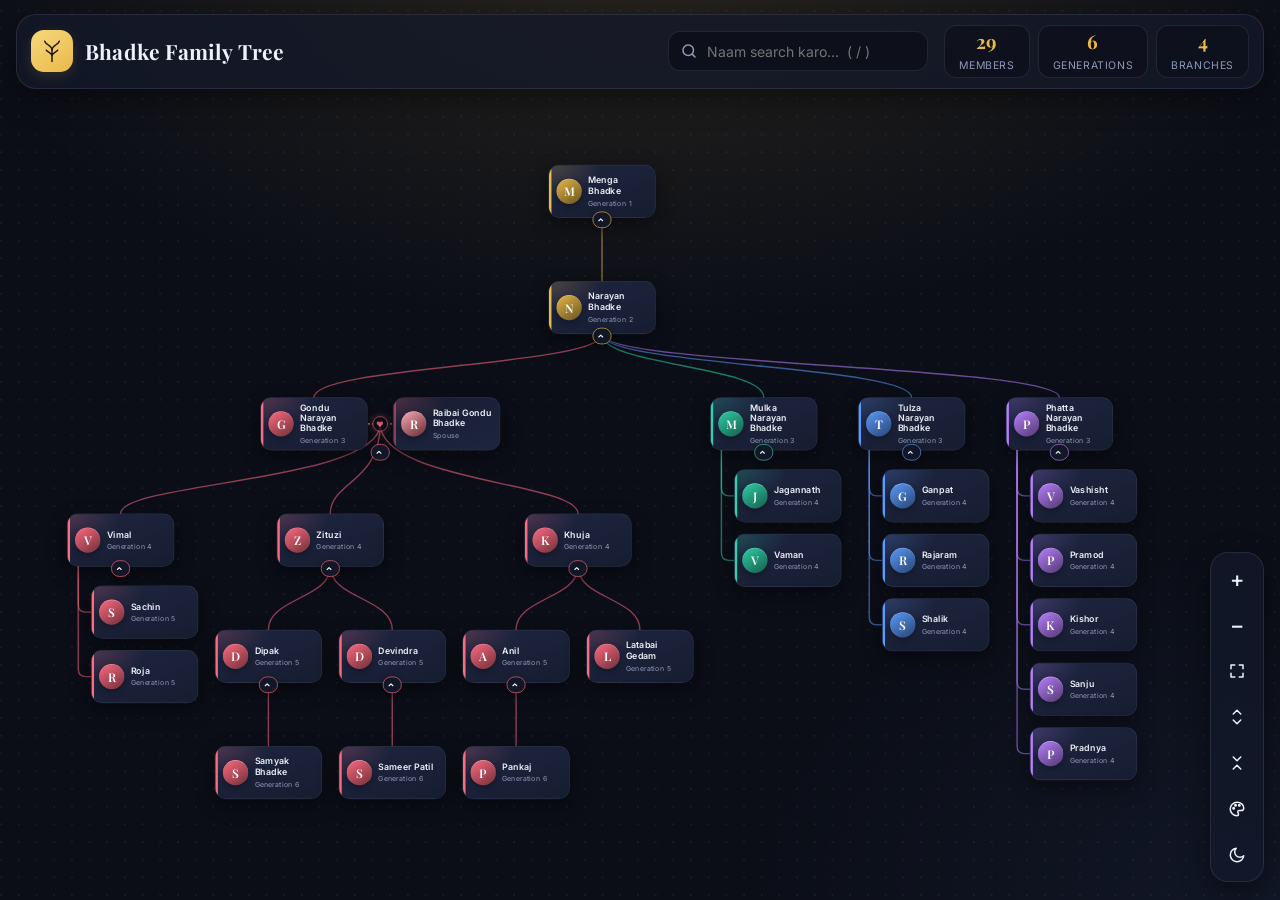
==== index.html @ 847c64ff "Edit mode: per-card action buttons (rename, add child, add partner, delete) Replaces the side edit f" ====
<!doctype html>
<html lang="en">
<head>
<meta charset="utf-8">
<meta name="viewport" content="width=device-width, initial-scale=1, viewport-fit=cover">
<title>Bhadke Family Tree</title>
<meta name="description" content="Bhadke parivar ki vanshavali — interactive family tree.">
<link rel="preconnect" href="https://fonts.googleapis.com">
<link rel="stylesheet" href="https://fonts.googleapis.com/css2?family=Inter:wght@400;500;600&family=Playfair+Display:wght@600;700&display=swap">
<link rel="stylesheet" href="style.css">
</head>
<body>
<div id="vp" aria-label="Family tree">
  <div id="world">
    <svg id="lines" aria-hidden="true"></svg>
    <div id="cards"></div>
  </div>
</div>

<header id="top">
  <div class="brand">
    <div class="crest" aria-hidden="true">
      <svg viewBox="0 0 32 32" width="26" height="26" fill="none" stroke="currentColor" stroke-width="1.8" stroke-linecap="round">
        <path d="M16 29V15M16 15C16 9 9 9 7 4M16 15c0-6 7-6 9-11M16 22c0-4-5-4-7-7M16 22c0-4 5-4 7-7"/>
      </svg>
    </div>
    <div>
      <h1>Bhadke Family Tree</h1>
    </div>
  </div>

  <div class="search">
    <svg viewBox="0 0 24 24" width="18" height="18" fill="none" stroke="currentColor" stroke-width="2" stroke-linecap="round"><circle cx="11" cy="11" r="7"/><path d="M20 20l-3.5-3.5"/></svg>
    <input id="q" type="search" placeholder="Naam search karo…  ( / )" autocomplete="off" spellcheck="false">
    <ul id="results" hidden></ul>
  </div>

  <div class="stats" id="stats"></div>
</header>

<div class="tools" role="toolbar" aria-label="Tree controls">
  <button id="zin" title="Zoom in (+)" aria-label="Zoom in">+</button>
  <button id="zout" title="Zoom out (-)" aria-label="Zoom out">−</button>
  <button id="fit" title="Poora tree dikhao (0)" aria-label="Fit to screen">
    <svg viewBox="0 0 24 24" width="18" height="18" fill="none" stroke="currentColor" stroke-width="2" stroke-linecap="round" stroke-linejoin="round"><path d="M4 9V4h5M20 9V4h-5M4 15v5h5M20 15v5h-5"/></svg>
  </button>
  <button id="expand" title="Sab kholo" aria-label="Expand all">
    <svg viewBox="0 0 24 24" width="18" height="18" fill="none" stroke="currentColor" stroke-width="2" stroke-linecap="round" stroke-linejoin="round"><path d="M7 8l5-5 5 5M7 16l5 5 5-5"/></svg>
  </button>
  <button id="collapse" title="Sab band karo" aria-label="Collapse all">
    <svg viewBox="0 0 24 24" width="18" height="18" fill="none" stroke="currentColor" stroke-width="2" stroke-linecap="round" stroke-linejoin="round"><path d="M7 4l5 5 5-5M7 20l5-5 5 5"/></svg>
  </button>
  <button id="bgbtn" title="Background badlo" aria-label="Change background">
    <svg viewBox="0 0 24 24" width="18" height="18" fill="none" stroke="currentColor" stroke-width="2" stroke-linecap="round" stroke-linejoin="round"><path d="M12 3a9 9 0 100 18c1.4 0 2-1 2-2 0-1.6-1-1.8-1-3 0-1 .8-2 2-2h2.5A3.5 3.5 0 0021 10.5C21 6.4 17 3 12 3z"/><circle cx="7.5" cy="11" r="1"/><circle cx="10" cy="7" r="1"/><circle cx="15" cy="7" r="1"/></svg>
  </button>
  <button id="theme" title="Theme badlo" aria-label="Toggle theme">
    <svg viewBox="0 0 24 24" width="18" height="18" fill="none" stroke="currentColor" stroke-width="2" stroke-linecap="round" stroke-linejoin="round"><path d="M21 13A9 9 0 1111 3a7 7 0 0010 10z"/></svg>
  </button>
</div>

<script src="data.js"></script>
<script src="auth.js"></script>
<script src="app.js"></script>
</body>
</html>
---- style.css ----
:root {
  --bg: #0b0e17;
  --bg2: #121727;
  --glass: rgba(20, 26, 44, .72);
  --card: #171d30;
  --card2: #1d2540;
  --border: rgba(255, 255, 255, .09);
  --text: #eef1fa;
  --muted: #8f99b8;
  --line: rgba(160, 175, 220, .28);
  --gold: #e9b949;
  --shadow: 0 10px 30px rgba(0, 0, 0, .45);
  --dot: rgba(255, 255, 255, .055);
  --bgimg: radial-gradient(1200px 700px at 50% -10%, var(--glow), transparent 60%), radial-gradient(900px 600px at 100% 100%, rgba(108, 140, 255, .07), transparent 60%);
  --glow: rgba(233, 185, 73, .14);
  --serif: 'Playfair Display', Georgia, serif;
  --sans: 'Inter', system-ui, -apple-system, 'Segoe UI', Roboto, sans-serif;
}
:root[data-theme="light"] {
  --bg: #f6f3ec;
  --bg2: #ece7db;
  --glass: rgba(255, 253, 248, .82);
  --card: #ffffff;
  --card2: #faf6ec;
  --border: rgba(40, 34, 20, .1);
  --text: #221d12;
  --muted: #7b735f;
  --line: rgba(70, 60, 30, .3);
  --gold: #b4841a;
  --shadow: 0 10px 28px rgba(80, 60, 20, .16);
  --dot: rgba(60, 50, 20, .09);
  --glow: rgba(180, 132, 26, .12);
  --bgimg: radial-gradient(1200px 700px at 50% -10%, var(--glow), transparent 60%);
}

* { box-sizing: border-box; margin: 0; padding: 0; }
html, body { height: 100%; overflow: hidden; }
body {
  font-family: var(--sans);
  color: var(--text);
  background: var(--bgimg), var(--bg);
  -webkit-font-smoothing: antialiased;
  transition: background-color .4s;
}

/* ---------- viewport ---------- */
#vp {
  position: fixed; inset: 0;
  overflow: hidden;
  cursor: grab;
  touch-action: none;
  background-image: radial-gradient(var(--dot) 1.2px, transparent 1.3px);
  background-size: 28px 28px;
}
#vp.drag { cursor: grabbing; }
#world { position: absolute; left: 0; top: 0; transform-origin: 0 0; }
#world.animate { transition: transform .65s cubic-bezier(.22, .8, .2, 1); }
#lines { position: absolute; left: 0; top: 0; overflow: visible; pointer-events: none; }
#cards { position: absolute; left: 0; top: 0; }

/* ---------- lines ---------- */
.ln {
  fill: none; stroke: var(--c, var(--line)); stroke-width: 2.2; stroke-linecap: round;
  opacity: .55;
  stroke-dasharray: 1; stroke-dashoffset: 1;
  animation: draw .9s cubic-bezier(.4, 0, .2, 1) forwards;
  animation-delay: var(--d, 0s);
  transition: opacity .3s, stroke-width .3s;
}
.ln.hot { opacity: 1; stroke-width: 3.2; filter: drop-shadow(0 0 5px var(--c)); }
.ln.dim { opacity: .12; }
@keyframes draw { to { stroke-dashoffset: 0; } }

/* ---------- cards ---------- */
.unit {
  position: absolute;
  display: flex; justify-content: space-between; align-items: stretch;
  transition: left .55s cubic-bezier(.22, .8, .2, 1), top .55s cubic-bezier(.22, .8, .2, 1), opacity .3s;
}
.unit.dim { opacity: .28; }
.card {
  position: relative;
  width: var(--cw); height: var(--ch);
  display: flex; align-items: center; gap: 10px;
  padding: 0 10px 0 12px;
  border-radius: 18px;
  background: linear-gradient(160deg, var(--card2), var(--card));
  border: 1px solid var(--border);
  box-shadow: var(--shadow);
  cursor: pointer;
  overflow: hidden;
  animation: pop .7s cubic-bezier(.2, .9, .25, 1.15) backwards;
  animation-delay: var(--d, 0s);
  transition: box-shadow .25s, border-color .25s, filter .25s;
}
.card::before { /* accent strip */
  content: ''; position: absolute; left: 0; top: 0; bottom: 0; width: 4px;
  background: var(--c);
}
.card::after { /* soft colour wash */
  content: ''; position: absolute; inset: 0; pointer-events: none;
  background: radial-gradient(120px 70px at 0% 0%, color-mix(in srgb, var(--c) 22%, transparent), transparent 70%);
}
.card:hover { filter: brightness(1.12); border-color: color-mix(in srgb, var(--c) 60%, transparent); box-shadow: 0 10px 28px rgba(0, 0, 0, .4), 0 0 0 1px color-mix(in srgb, var(--c) 40%, transparent); }
.card.sel { border-color: var(--c); box-shadow: 0 0 0 2px var(--c), 0 0 34px color-mix(in srgb, var(--c) 55%, transparent); }
.card.match { animation: pulse 1.1s ease 2; }
.card.spouse { background: linear-gradient(160deg, var(--card), var(--card2)); }
.card.spouse::before { background: color-mix(in srgb, var(--c) 45%, transparent); }

.av {
  flex: none; width: 40px; height: 40px; border-radius: 50%;
  display: grid; place-items: center;
  font: 600 19px var(--serif);
  color: #fff;
  background: linear-gradient(145deg, var(--c), color-mix(in srgb, var(--c) 45%, #000));
  box-shadow: inset 0 1px 0 rgba(255, 255, 255, .35), 0 4px 10px rgba(0, 0, 0, .3);
  position: relative; z-index: 1;
}
.spouse .av { background: linear-gradient(145deg, color-mix(in srgb, var(--c) 55%, #fff), color-mix(in srgb, var(--c) 40%, #000)); }
.tx { min-width: 0; position: relative; z-index: 1; }
.nm {
  font-weight: 600; font-size: 14px; line-height: 1.2; word-break: break-word; letter-spacing: .1px;
  display: -webkit-box; -webkit-line-clamp: 3; -webkit-box-orient: vertical; overflow: hidden;
}
.sb { margin-top: 4px; font-size: 11px; color: var(--muted); letter-spacing: .3px; }

.ring {
  align-self: center; flex: none; width: 40px; position: relative; height: 2px;
  background: repeating-linear-gradient(90deg, var(--c) 0 4px, transparent 4px 7px);
  opacity: .8;
}
.ring i {
  position: absolute; left: 50%; top: 50%; transform: translate(-50%, -50%);
  width: 24px; height: 24px; border-radius: 50%;
  display: grid; place-items: center;
  font-style: normal; font-size: 12px; color: var(--c);
  background: var(--bg); border: 1px solid var(--c);
  box-shadow: 0 0 12px color-mix(in srgb, var(--c) 45%, transparent);
  animation: beat 2.6s ease-in-out infinite;
}

.tog {
  position: absolute; left: 50%; bottom: -16px; transform: translateX(-50%);
  min-width: 26px; height: 26px; padding: 0 7px; border-radius: 13px;
  display: flex; align-items: center; justify-content: center; gap: 4px;
  font: 600 11px var(--sans); color: var(--text);
  background: var(--bg2); border: 1px solid var(--c); cursor: pointer;
  box-shadow: 0 4px 12px rgba(0, 0, 0, .35);
  z-index: 3; transition: transform .2s, background .2s;
}
.tog:hover { background: var(--c); color: #fff; }
.tog svg { transition: transform .3s; }
.unit.open .tog svg { transform: rotate(180deg); }

/* edit mode: action bar on top of each card */
.acts {
  --ab: 22px;
  position: absolute; top: calc(-1 * var(--ab) - 4px); left: calc(var(--cw) / 2); transform: translateX(-50%);
  display: flex; gap: 2px; padding: 2px; border-radius: 16px;
  background: var(--bg2); border: 1px solid var(--c); box-shadow: 0 4px 12px rgba(0, 0, 0, .35);
  z-index: 4;
}
.acts.sp { left: auto; right: calc(var(--cw) / 2); transform: translateX(50%); }
.acts button {
  width: var(--ab); height: var(--ab); border: 0; border-radius: 50%; display: grid; place-items: center;
  cursor: pointer; color: var(--text); background: transparent; transition: background .2s, color .2s;
}
.acts button:hover { background: var(--c); color: #fff; }
.acts button[data-act="del"], .acts button[data-act="delsp"] { color: #ff6b81; }
.acts button[data-act="del"]:hover, .acts button[data-act="delsp"]:hover { background: #ff6b81; color: #fff; }
.unit.dim:hover { opacity: 1; }

@keyframes pop { from { opacity: 0; } }
@keyframes pulse { 50% { box-shadow: 0 0 0 6px color-mix(in srgb, var(--c) 45%, transparent); } }
@keyframes beat { 50% { transform: translate(-50%, -50%) scale(1.15); } }

/* ---------- header ---------- */
#top {
  position: fixed; left: 16px; right: 16px; top: 14px; z-index: 10;
  display: flex; align-items: center; gap: 16px; flex-wrap: wrap;
  padding: 10px 14px;
  border-radius: 20px;
  background: var(--glass);
  backdrop-filter: blur(16px) saturate(1.4); -webkit-backdrop-filter: blur(16px) saturate(1.4);
  border: 1px solid var(--border);
  box-shadow: var(--shadow);
}
.brand { display: flex; align-items: center; gap: 12px; margin-right: auto; }
.crest {
  width: 42px; height: 42px; border-radius: 13px; display: grid; place-items: center;
  color: #1a1305; background: linear-gradient(145deg, #f7d77c, var(--gold));
  box-shadow: 0 4px 14px var(--glow);
}
h1 { font: 700 21px/1.1 var(--serif); letter-spacing: .2px; }

.search { position: relative; display: flex; align-items: center; }
.search > svg { position: absolute; left: 12px; color: var(--muted); pointer-events: none; }
.search input {
  width: 260px; height: 40px; padding: 0 14px 0 38px; border-radius: 12px;
  color: var(--text); font: 400 14px var(--sans);
  background: color-mix(in srgb, var(--bg) 70%, transparent);
  border: 1px solid var(--border); outline: none; transition: border-color .2s, box-shadow .2s;
}
.search input:focus { border-color: var(--gold); box-shadow: 0 0 0 3px var(--glow); }
#results {
  position: absolute; top: 46px; left: 0; right: 0; max-height: 300px; overflow: auto; list-style: none;
  background: var(--bg2); border: 1px solid var(--border); border-radius: 14px; padding: 6px;
  box-shadow: var(--shadow);
}
#results li { padding: 9px 11px; border-radius: 9px; cursor: pointer; font-size: 14px; display: flex; justify-content: space-between; gap: 10px; }
#results li small { color: var(--muted); font-size: 11.5px; white-space: nowrap; }
#results li:hover, #results li.on { background: var(--glow); }
#results .none { color: var(--muted); cursor: default; }

.stats { display: flex; gap: 8px; }
.stat { padding: 4px 14px; border-radius: 12px; text-align: center; background: color-mix(in srgb, var(--bg) 55%, transparent); border: 1px solid var(--border); }
.stat b { display: block; font: 700 19px var(--serif); color: var(--gold); line-height: 1.2; }
.stat span { font-size: 10.5px; color: var(--muted); letter-spacing: .6px; text-transform: uppercase; }

/* ---------- tools ---------- */
.tools {
  position: fixed; right: 16px; bottom: 18px; z-index: 10;
  display: flex; flex-direction: column; gap: 6px; padding: 6px; border-radius: 18px;
  background: var(--glass); backdrop-filter: blur(16px); -webkit-backdrop-filter: blur(16px);
  border: 1px solid var(--border); box-shadow: var(--shadow);
}
.tools button {
  width: 40px; height: 40px; border-radius: 12px; border: 0; cursor: pointer;
  display: grid; place-items: center; color: var(--text); background: transparent;
  font: 500 22px var(--sans); transition: background .2s, color .2s, transform .15s;
}
.tools button:hover { background: var(--gold); color: #1a1305; }
.tools button:active { transform: scale(.9); }


/* ---------- mobile ---------- */
@media (max-width: 720px) {
  #top { left: 10px; right: 10px; top: 10px; padding: 8px 10px; gap: 8px; border-radius: 16px; }
  h1 { font-size: 17px; }
  .crest { width: 36px; height: 36px; border-radius: 11px; }
  .search { flex: 1 1 100%; order: 3; }
  .search input { width: 100%; height: 38px; }
  .stats { display: none; }
  .tools { right: 10px; bottom: 14px; flex-direction: row; left: 10px; justify-content: center; }
  .tools button { width: 42px; }
  .acts { --ab: 26px; }
}
@media (prefers-reduced-motion: reduce) {
  *, *::before, *::after { animation-duration: .01ms !important; animation-delay: 0s !important; transition-duration: .01ms !important; }
}

/* ---------- edit mode ---------- */
.editbar {
  position: fixed; left: 16px; bottom: 18px; z-index: 12; max-width: min(560px, calc(100vw - 100px));
  display: flex; flex-wrap: wrap; align-items: center; gap: 8px 10px; padding: 10px 12px; border-radius: 16px;
  background: var(--glass); backdrop-filter: blur(14px); -webkit-backdrop-filter: blur(14px);
  border: 1px solid var(--gold); box-shadow: var(--shadow); font-size: 12px; color: var(--muted);
}
.editbar b { color: var(--gold); font-size: 13px; }
.editbar span { flex: 1 1 200px; }
.editbar button {
  height: 32px; padding: 0 12px; border-radius: 10px; cursor: pointer; font: 600 12.5px var(--sans);
  color: var(--text); background: transparent; border: 1px solid var(--border); transition: .2s;
}
.editbar button:hover { background: var(--gold); color: #1a1305; border-color: var(--gold); }
@media (max-width: 720px) { .editbar { bottom: 70px; left: 10px; right: 10px; max-width: none; } }

/* ---------- background styles (button cycles through them) ---------- */
:root[data-bg="1"] { --bg: #06141a; --bg2: #0c222b; --bgimg: radial-gradient(900px 600px at 10% 0%, rgba(47, 209, 168, .24), transparent 60%), radial-gradient(900px 650px at 95% 100%, rgba(185, 128, 255, .2), transparent 60%); }
:root[data-bg="2"] { --bg: #170b14; --bg2: #24121f; --bgimg: radial-gradient(1000px 650px at 50% 0%, rgba(255, 140, 90, .22), transparent 60%), radial-gradient(900px 600px at 0% 100%, rgba(255, 70, 130, .16), transparent 60%); }
:root[data-bg="3"] { --bg: #0a140d; --bg2: #11211a; --bgimg: radial-gradient(1000px 650px at 80% 0%, rgba(120, 220, 120, .18), transparent 60%), radial-gradient(900px 600px at 0% 100%, rgba(233, 185, 73, .12), transparent 60%); }
:root[data-bg="4"] { --bg: #000; --bg2: #0d0d0d; --bgimg: none; }
:root[data-theme="light"][data-bg="1"] { --bg: #e9f5f2; --bg2: #d8ece7; --bgimg: radial-gradient(900px 600px at 10% 0%, rgba(47, 209, 168, .28), transparent 60%), radial-gradient(900px 650px at 95% 100%, rgba(185, 128, 255, .2), transparent 60%); }
:root[data-theme="light"][data-bg="2"] { --bg: #fdf0e8; --bg2: #f7e1d5; --bgimg: radial-gradient(1000px 650px at 50% 0%, rgba(255, 140, 90, .28), transparent 60%), radial-gradient(900px 600px at 0% 100%, rgba(255, 70, 130, .16), transparent 60%); }
:root[data-theme="light"][data-bg="3"] { --bg: #eef5e8; --bg2: #e0ecd6; --bgimg: radial-gradient(1000px 650px at 80% 0%, rgba(120, 200, 100, .3), transparent 60%); }
:root[data-theme="light"][data-bg="4"] { --bg: #ffffff; --bg2: #f3f3f3; --bgimg: none; }
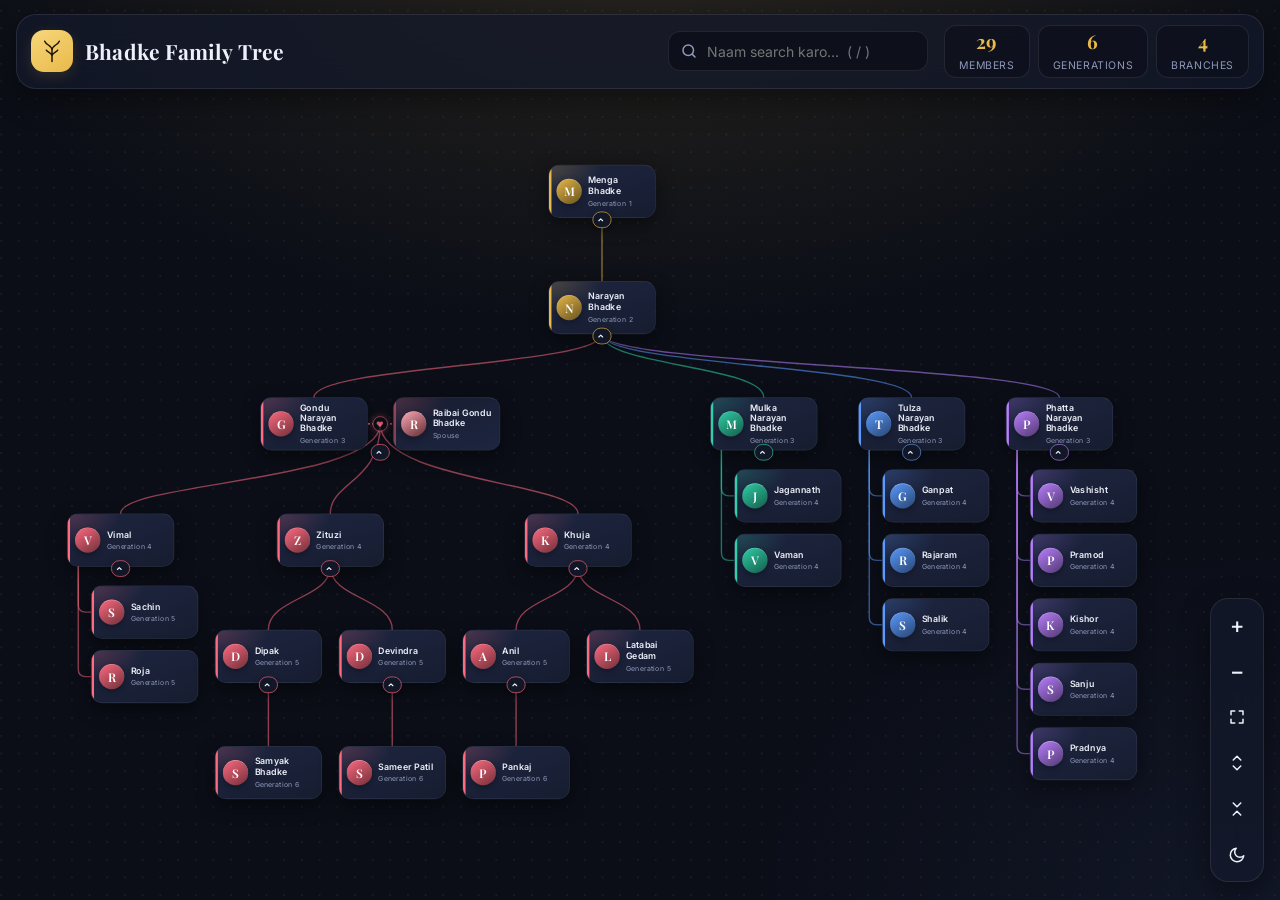
==== commit 2ff074a5: "Remove the background-style switcher button Co-Authored-By: Claude Sonnet 5.5 <noreply@anthropic.com" ====
--- a/index.html
+++ b/index.html
@@ -50,9 +50,6 @@
   <button id="collapse" title="Sab band karo" aria-label="Collapse all">
     <svg viewBox="0 0 24 24" width="18" height="18" fill="none" stroke="currentColor" stroke-width="2" stroke-linecap="round" stroke-linejoin="round"><path d="M7 4l5 5 5-5M7 20l5-5 5 5"/></svg>
   </button>
-  <button id="bgbtn" title="Background badlo" aria-label="Change background">
-    <svg viewBox="0 0 24 24" width="18" height="18" fill="none" stroke="currentColor" stroke-width="2" stroke-linecap="round" stroke-linejoin="round"><path d="M12 3a9 9 0 100 18c1.4 0 2-1 2-2 0-1.6-1-1.8-1-3 0-1 .8-2 2-2h2.5A3.5 3.5 0 0021 10.5C21 6.4 17 3 12 3z"/><circle cx="7.5" cy="11" r="1"/><circle cx="10" cy="7" r="1"/><circle cx="15" cy="7" r="1"/></svg>
-  </button>
   <button id="theme" title="Theme badlo" aria-label="Toggle theme">
     <svg viewBox="0 0 24 24" width="18" height="18" fill="none" stroke="currentColor" stroke-width="2" stroke-linecap="round" stroke-linejoin="round"><path d="M21 13A9 9 0 1111 3a7 7 0 0010 10z"/></svg>
   </button>
--- a/style.css
+++ b/style.css
@@ -264,13 +264,3 @@
 }
 .editbar button:hover { background: var(--gold); color: #1a1305; border-color: var(--gold); }
 @media (max-width: 720px) { .editbar { bottom: 70px; left: 10px; right: 10px; max-width: none; } }
-
-/* ---------- background styles (button cycles through them) ---------- */
-:root[data-bg="1"] { --bg: #06141a; --bg2: #0c222b; --bgimg: radial-gradient(900px 600px at 10% 0%, rgba(47, 209, 168, .24), transparent 60%), radial-gradient(900px 650px at 95% 100%, rgba(185, 128, 255, .2), transparent 60%); }
-:root[data-bg="2"] { --bg: #170b14; --bg2: #24121f; --bgimg: radial-gradient(1000px 650px at 50% 0%, rgba(255, 140, 90, .22), transparent 60%), radial-gradient(900px 600px at 0% 100%, rgba(255, 70, 130, .16), transparent 60%); }
-:root[data-bg="3"] { --bg: #0a140d; --bg2: #11211a; --bgimg: radial-gradient(1000px 650px at 80% 0%, rgba(120, 220, 120, .18), transparent 60%), radial-gradient(900px 600px at 0% 100%, rgba(233, 185, 73, .12), transparent 60%); }
-:root[data-bg="4"] { --bg: #000; --bg2: #0d0d0d; --bgimg: none; }
-:root[data-theme="light"][data-bg="1"] { --bg: #e9f5f2; --bg2: #d8ece7; --bgimg: radial-gradient(900px 600px at 10% 0%, rgba(47, 209, 168, .28), transparent 60%), radial-gradient(900px 650px at 95% 100%, rgba(185, 128, 255, .2), transparent 60%); }
-:root[data-theme="light"][data-bg="2"] { --bg: #fdf0e8; --bg2: #f7e1d5; --bgimg: radial-gradient(1000px 650px at 50% 0%, rgba(255, 140, 90, .28), transparent 60%), radial-gradient(900px 600px at 0% 100%, rgba(255, 70, 130, .16), transparent 60%); }
-:root[data-theme="light"][data-bg="3"] { --bg: #eef5e8; --bg2: #e0ecd6; --bgimg: radial-gradient(1000px 650px at 80% 0%, rgba(120, 200, 100, .3), transparent 60%); }
-:root[data-theme="light"][data-bg="4"] { --bg: #ffffff; --bg2: #f3f3f3; --bgimg: none; }
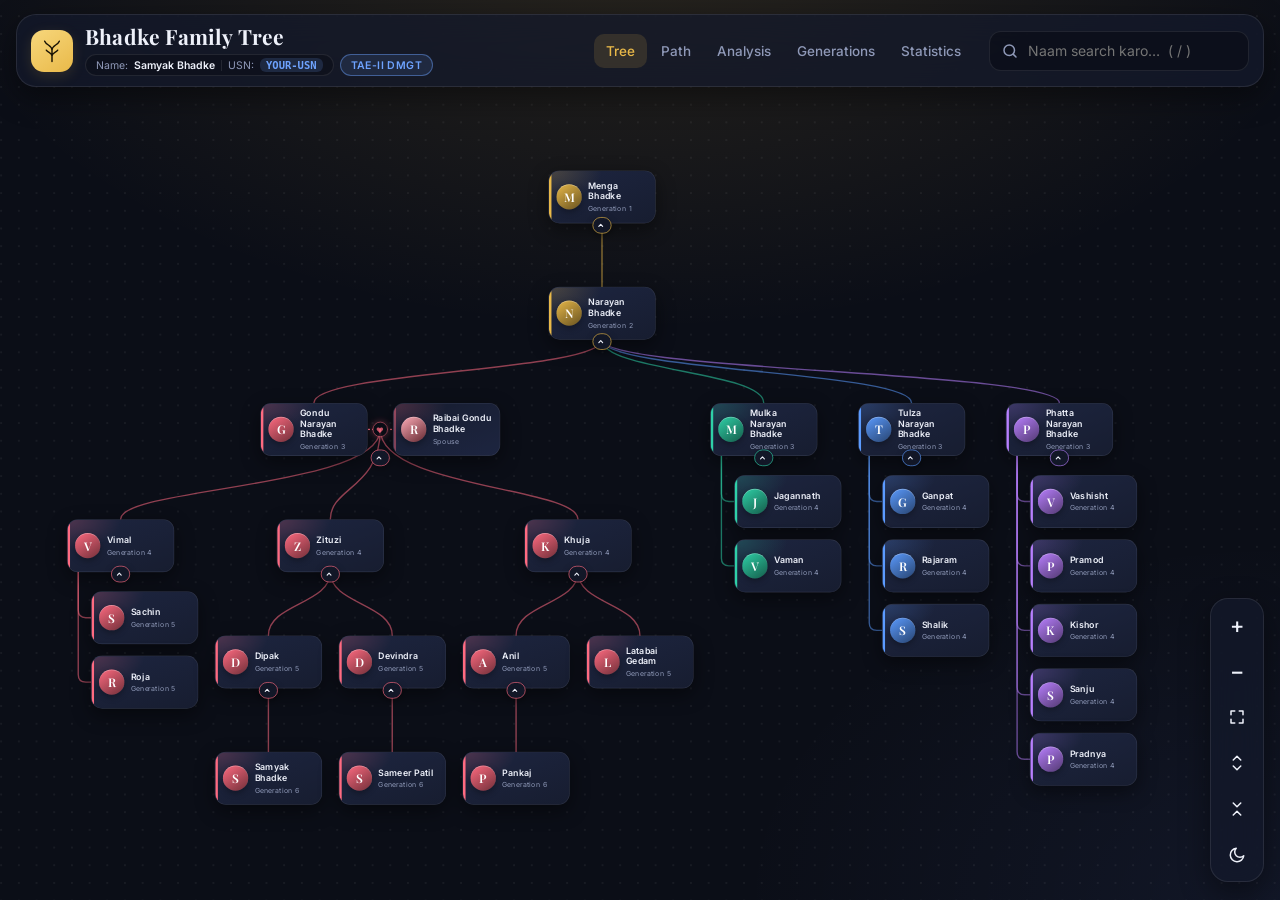
==== commit aac25dcf: "Add Name/USN/TAE-II DMGT badge and Path, Analysis, Generations, Statistics sections Header gets a se" ====
--- a/index.html
+++ b/index.html
@@ -26,16 +26,23 @@
     </div>
     <div>
       <h1>Bhadke Family Tree</h1>
+      <div class="who" id="who"></div>
     </div>
   </div>
+
+  <nav id="nav" aria-label="Sections">
+    <button data-v="tree" class="on">Tree</button>
+    <button data-v="sec-path">Path</button>
+    <button data-v="sec-analysis">Analysis</button>
+    <button data-v="sec-gen">Generations</button>
+    <button data-v="sec-stats">Statistics</button>
+  </nav>
 
   <div class="search">
     <svg viewBox="0 0 24 24" width="18" height="18" fill="none" stroke="currentColor" stroke-width="2" stroke-linecap="round"><circle cx="11" cy="11" r="7"/><path d="M20 20l-3.5-3.5"/></svg>
     <input id="q" type="search" placeholder="Naam search karo…  ( / )" autocomplete="off" spellcheck="false">
     <ul id="results" hidden></ul>
   </div>
-
-  <div class="stats" id="stats"></div>
 </header>
 
 <div class="tools" role="toolbar" aria-label="Tree controls">
@@ -55,7 +62,15 @@
   </button>
 </div>
 
+<div id="info" hidden>
+  <section class="sec" id="sec-path"></section>
+  <section class="sec" id="sec-analysis"></section>
+  <section class="sec" id="sec-gen"></section>
+  <section class="sec" id="sec-stats"></section>
+</div>
+
 <script src="data.js"></script>
+<script src="student.js"></script>
 <script src="auth.js"></script>
 <script src="app.js"></script>
 </body>
--- a/style.css
+++ b/style.css
@@ -9,6 +9,7 @@
   --muted: #8f99b8;
   --line: rgba(160, 175, 220, .28);
   --gold: #e9b949;
+  --blue: #6ea3ff;
   --shadow: 0 10px 30px rgba(0, 0, 0, .45);
   --dot: rgba(255, 255, 255, .055);
   --bgimg: radial-gradient(1200px 700px at 50% -10%, var(--glow), transparent 60%), radial-gradient(900px 600px at 100% 100%, rgba(108, 140, 255, .07), transparent 60%);
@@ -27,6 +28,7 @@
   --muted: #7b735f;
   --line: rgba(70, 60, 30, .3);
   --gold: #b4841a;
+  --blue: #2f63d6;
   --shadow: 0 10px 28px rgba(80, 60, 20, .16);
   --dot: rgba(60, 50, 20, .09);
   --glow: rgba(180, 132, 26, .12);
@@ -212,10 +214,26 @@
 #results li:hover, #results li.on { background: var(--glow); }
 #results .none { color: var(--muted); cursor: default; }
 
-.stats { display: flex; gap: 8px; }
-.stat { padding: 4px 14px; border-radius: 12px; text-align: center; background: color-mix(in srgb, var(--bg) 55%, transparent); border: 1px solid var(--border); }
-.stat b { display: block; font: 700 19px var(--serif); color: var(--gold); line-height: 1.2; }
-.stat span { font-size: 10.5px; color: var(--muted); letter-spacing: .6px; text-transform: uppercase; }
+/* student badge + section nav */
+.who { display: flex; flex-wrap: wrap; gap: 6px; margin-top: 6px; }
+.who .pill {
+  display: inline-flex; align-items: center; gap: 6px; height: 22px; padding: 0 10px; border-radius: 99px;
+  font-size: 10.5px; white-space: nowrap; color: var(--muted);
+  background: color-mix(in srgb, var(--bg) 55%, transparent); border: 1px solid var(--border);
+}
+.who em { font-style: normal; }
+.who b { color: var(--text); font-weight: 600; }
+.who .sep { width: 1px; height: 11px; background: var(--border); }
+.who code, .chip code { font: 600 10.5px ui-monospace, Consolas, monospace; }
+.who code { padding: 1px 6px; border-radius: 6px; color: var(--blue); background: color-mix(in srgb, var(--blue) 16%, transparent); }
+.who .tae { color: var(--blue); font-weight: 600; letter-spacing: .4px; border-color: color-mix(in srgb, var(--blue) 45%, transparent); background: color-mix(in srgb, var(--blue) 12%, transparent); }
+#nav { display: flex; gap: 2px; }
+#nav button {
+  flex: none; height: 34px; padding: 0 12px; border: 0; border-radius: 10px; cursor: pointer;
+  background: transparent; color: var(--muted); font: 500 13.5px var(--sans); transition: background .2s, color .2s;
+}
+#nav button:hover { color: var(--text); background: var(--glow); }
+#nav button.on { color: var(--gold); background: var(--glow); }
 
 /* ---------- tools ---------- */
 .tools {
@@ -240,7 +258,7 @@
   .crest { width: 36px; height: 36px; border-radius: 11px; }
   .search { flex: 1 1 100%; order: 3; }
   .search input { width: 100%; height: 38px; }
-  .stats { display: none; }
+  #nav { order: 4; flex: 1 1 100%; overflow-x: auto; scrollbar-width: none; }
   .tools { right: 10px; bottom: 14px; flex-direction: row; left: 10px; justify-content: center; }
   .tools button { width: 42px; }
   .acts { --ab: 26px; }
@@ -264,3 +282,70 @@
 }
 .editbar button:hover { background: var(--gold); color: #1a1305; border-color: var(--gold); }
 @media (max-width: 720px) { .editbar { bottom: 70px; left: 10px; right: 10px; max-width: none; } }
+
+/* ---------- Path / Analysis / Generations / Statistics ---------- */
+#info { position: fixed; inset: 0; z-index: 9; overflow-y: auto; padding: 0 16px 60px; background: var(--bgimg), var(--bg); }
+#info[hidden] { display: none; }
+body.info-on .tools, body.info-on .editbar { display: none; }
+body.info-on #top { background: color-mix(in srgb, var(--bg2) 94%, transparent); }
+.sec { max-width: 1100px; margin: 0 auto; padding: 26px 0 30px; }
+.sec > h2 { text-align: center; font: 700 28px/1.2 var(--serif); }
+.sec > .sub { text-align: center; margin: 8px 0 26px; color: var(--muted); font-size: 14px; line-height: 1.6; }
+.mono, .edge, .pnode small, .lv code, .row em { font-family: ui-monospace, Consolas, 'Courier New', monospace; }
+
+.chain { display: flex; flex-direction: column; align-items: center; }
+.pnode {
+  width: min(320px, 100%); padding: 16px 12px; text-align: center; border-radius: 16px;
+  background: color-mix(in srgb, var(--gold) 10%, var(--card)); border: 1px solid color-mix(in srgb, var(--gold) 40%, transparent);
+}
+.pnode b { display: block; font-size: 17px; color: var(--gold); }
+.pnode small { font-size: 11px; color: var(--muted); }
+.edge { display: flex; flex-direction: column; align-items: center; gap: 2px; padding: 4px 0; font-size: 11px; color: var(--gold); }
+.edge i { width: 3px; height: 14px; border-radius: 2px; background: repeating-linear-gradient(var(--gold) 0 5px, transparent 5px 8px); }
+
+.grid { display: grid; grid-template-columns: repeat(auto-fit, minmax(min(100%, 420px), 1fr)); gap: 18px; }
+.acard, .gen, .tile {
+  border: 1px solid color-mix(in srgb, var(--c) 35%, transparent); border-radius: 20px;
+  background: linear-gradient(160deg, color-mix(in srgb, var(--c) 14%, var(--card)), var(--card));
+}
+.acard { padding: 20px; }
+.acard h3, .gen h3 { display: flex; align-items: center; gap: 8px; font-size: 16px; color: color-mix(in srgb, var(--c) 72%, var(--text)); }
+.acard h3 small { font-weight: 400; color: var(--muted); font-size: 12px; }
+.acard h3 i, .gen h3 i { width: 8px; height: 8px; border-radius: 50%; background: var(--c); }
+.acard > p { margin: 8px 0 12px; color: var(--muted); font-size: 13.5px; line-height: 1.5; }
+.box { padding: 12px 14px; border-radius: 12px; font-size: 13px; line-height: 1.7; background: color-mix(in srgb, var(--bg) 60%, transparent); }
+.box small { color: var(--muted); font-size: 11.5px; }
+.box.chips { display: flex; flex-wrap: wrap; gap: 6px; }
+.box.scroll { max-height: 280px; overflow: auto; }
+.big { font: 700 26px var(--sans); }
+.lv { line-height: 1.6; padding: 2px 0; }
+.lv code { color: var(--blue); margin-right: 4px; }
+.row { display: flex; justify-content: space-between; gap: 10px; }
+.row em { font-style: normal; color: var(--gold); }
+.row.on span { color: var(--gold); }
+.sg { padding: 3px 0; }
+.sg b { color: var(--blue); font-weight: 600; }
+.sg span { padding-left: 14px; display: inline-block; }
+
+.chips { display: flex; flex-wrap: wrap; gap: 8px; }
+.chip {
+  display: inline-flex; align-items: center; gap: 6px; padding: 5px 11px; border-radius: 9px; font-size: 12.5px;
+  background: color-mix(in srgb, var(--text) 7%, transparent); border: 1px solid var(--border);
+}
+.chip.on { color: var(--gold); border-color: color-mix(in srgb, var(--gold) 55%, transparent); background: color-mix(in srgb, var(--gold) 12%, transparent); }
+.chip.sp { color: var(--muted); border-style: dashed; }
+.chip .me { padding: 1px 6px; border-radius: 6px; font-size: 9.5px; color: #1a1305; background: var(--gold); }
+
+.gen { max-width: 760px; margin: 0 auto 14px; padding: 14px 16px; border-radius: 16px; }
+.gen header { display: flex; align-items: center; justify-content: space-between; gap: 10px; margin-bottom: 10px; }
+.gen header span { display: flex; align-items: center; gap: 8px; }
+.gen small { color: var(--muted); font-size: 11px; }
+.lvl { padding: 1px 7px; border-radius: 6px; color: color-mix(in srgb, var(--c) 72%, var(--text)); border: 1px solid color-mix(in srgb, var(--c) 50%, transparent); background: color-mix(in srgb, var(--c) 14%, transparent); }
+
+.tiles { display: grid; grid-template-columns: repeat(auto-fit, minmax(230px, 1fr)); gap: 16px; }
+.tile { padding: 20px 12px; text-align: center; border-radius: 18px; }
+.tile svg { color: color-mix(in srgb, var(--c) 72%, var(--text)); }
+.tile b { display: block; margin: 4px 0 2px; font: 700 34px var(--sans); color: color-mix(in srgb, var(--c) 72%, var(--text)); }
+.tile strong { display: block; font-size: 14px; }
+.tile small { display: block; margin-top: 3px; color: var(--muted); font-size: 12px; }
+@media (max-width: 720px) { .sec > h2 { font-size: 23px; } #info { padding: 0 12px 70px; } }
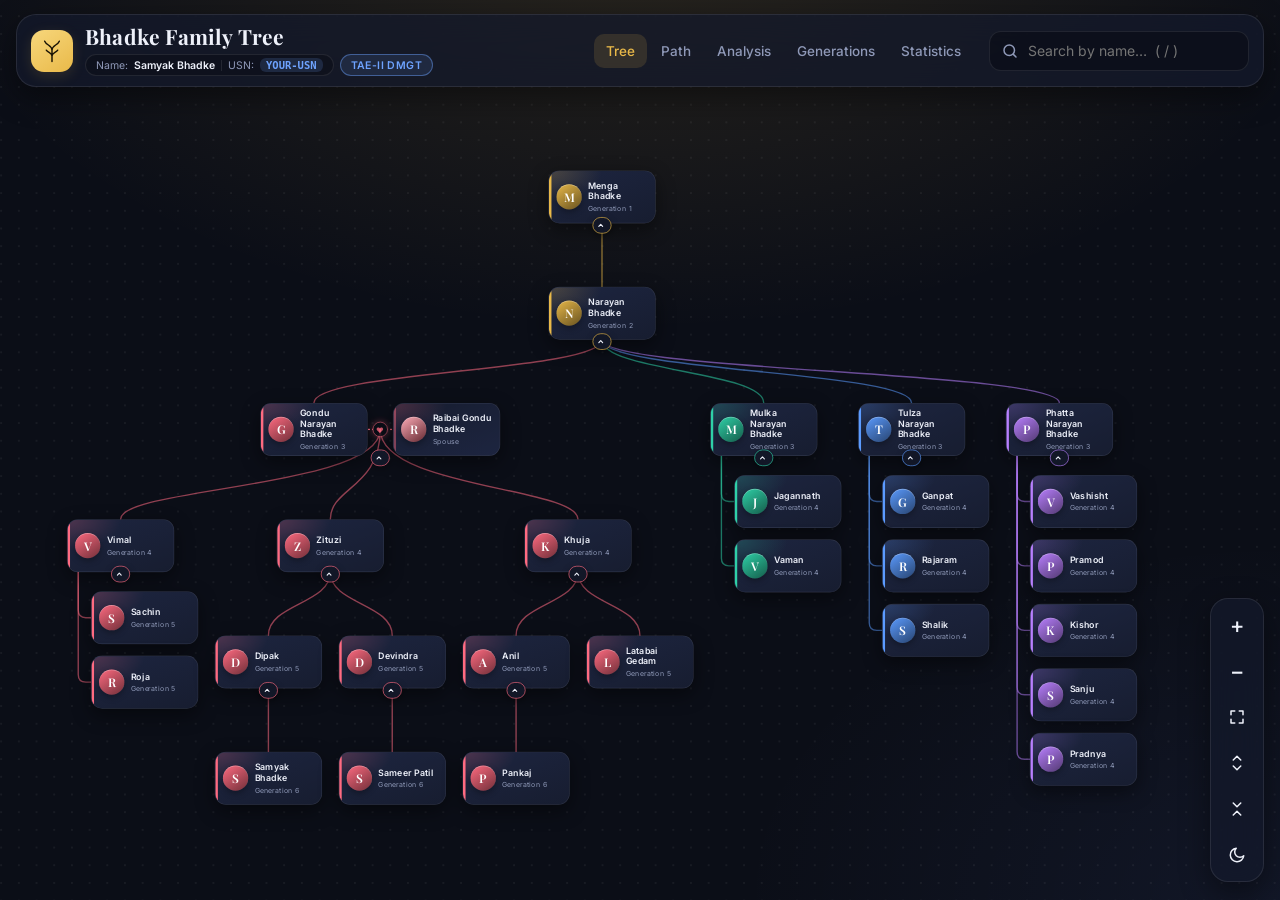
==== commit a8324b3c: "Replace all Hinglish text with English UI labels, tooltips, prompts/alerts, search messages, analysi" ====
--- a/index.html
+++ b/index.html
@@ -4,10 +4,10 @@
 <meta charset="utf-8">
 <meta name="viewport" content="width=device-width, initial-scale=1, viewport-fit=cover">
 <title>Bhadke Family Tree</title>
-<meta name="description" content="Bhadke parivar ki vanshavali — interactive family tree.">
+<meta name="description" content="Bhadke family lineage — interactive family tree.">
 <link rel="preconnect" href="https://fonts.googleapis.com">
 <link rel="stylesheet" href="https://fonts.googleapis.com/css2?family=Inter:wght@400;500;600&family=Playfair+Display:wght@600;700&display=swap">
-<link rel="stylesheet" href="style.css">
+<link rel="stylesheet" href="style.css?v=3">
 </head>
 <body>
 <div id="vp" aria-label="Family tree">
@@ -40,7 +40,7 @@
 
   <div class="search">
     <svg viewBox="0 0 24 24" width="18" height="18" fill="none" stroke="currentColor" stroke-width="2" stroke-linecap="round"><circle cx="11" cy="11" r="7"/><path d="M20 20l-3.5-3.5"/></svg>
-    <input id="q" type="search" placeholder="Naam search karo…  ( / )" autocomplete="off" spellcheck="false">
+    <input id="q" type="search" placeholder="Search by name…  ( / )" autocomplete="off" spellcheck="false">
     <ul id="results" hidden></ul>
   </div>
 </header>
@@ -48,16 +48,16 @@
 <div class="tools" role="toolbar" aria-label="Tree controls">
   <button id="zin" title="Zoom in (+)" aria-label="Zoom in">+</button>
   <button id="zout" title="Zoom out (-)" aria-label="Zoom out">−</button>
-  <button id="fit" title="Poora tree dikhao (0)" aria-label="Fit to screen">
+  <button id="fit" title="Fit whole tree (0)" aria-label="Fit to screen">
     <svg viewBox="0 0 24 24" width="18" height="18" fill="none" stroke="currentColor" stroke-width="2" stroke-linecap="round" stroke-linejoin="round"><path d="M4 9V4h5M20 9V4h-5M4 15v5h5M20 15v5h-5"/></svg>
   </button>
-  <button id="expand" title="Sab kholo" aria-label="Expand all">
+  <button id="expand" title="Expand all" aria-label="Expand all">
     <svg viewBox="0 0 24 24" width="18" height="18" fill="none" stroke="currentColor" stroke-width="2" stroke-linecap="round" stroke-linejoin="round"><path d="M7 8l5-5 5 5M7 16l5 5 5-5"/></svg>
   </button>
-  <button id="collapse" title="Sab band karo" aria-label="Collapse all">
+  <button id="collapse" title="Collapse all" aria-label="Collapse all">
     <svg viewBox="0 0 24 24" width="18" height="18" fill="none" stroke="currentColor" stroke-width="2" stroke-linecap="round" stroke-linejoin="round"><path d="M7 4l5 5 5-5M7 20l5-5 5 5"/></svg>
   </button>
-  <button id="theme" title="Theme badlo" aria-label="Toggle theme">
+  <button id="theme" title="Toggle theme" aria-label="Toggle theme">
     <svg viewBox="0 0 24 24" width="18" height="18" fill="none" stroke="currentColor" stroke-width="2" stroke-linecap="round" stroke-linejoin="round"><path d="M21 13A9 9 0 1111 3a7 7 0 0010 10z"/></svg>
   </button>
 </div>
@@ -72,6 +72,6 @@
 <script src="data.js"></script>
 <script src="student.js"></script>
 <script src="auth.js"></script>
-<script src="app.js"></script>
+<script src="app.js?v=3"></script>
 </body>
 </html>
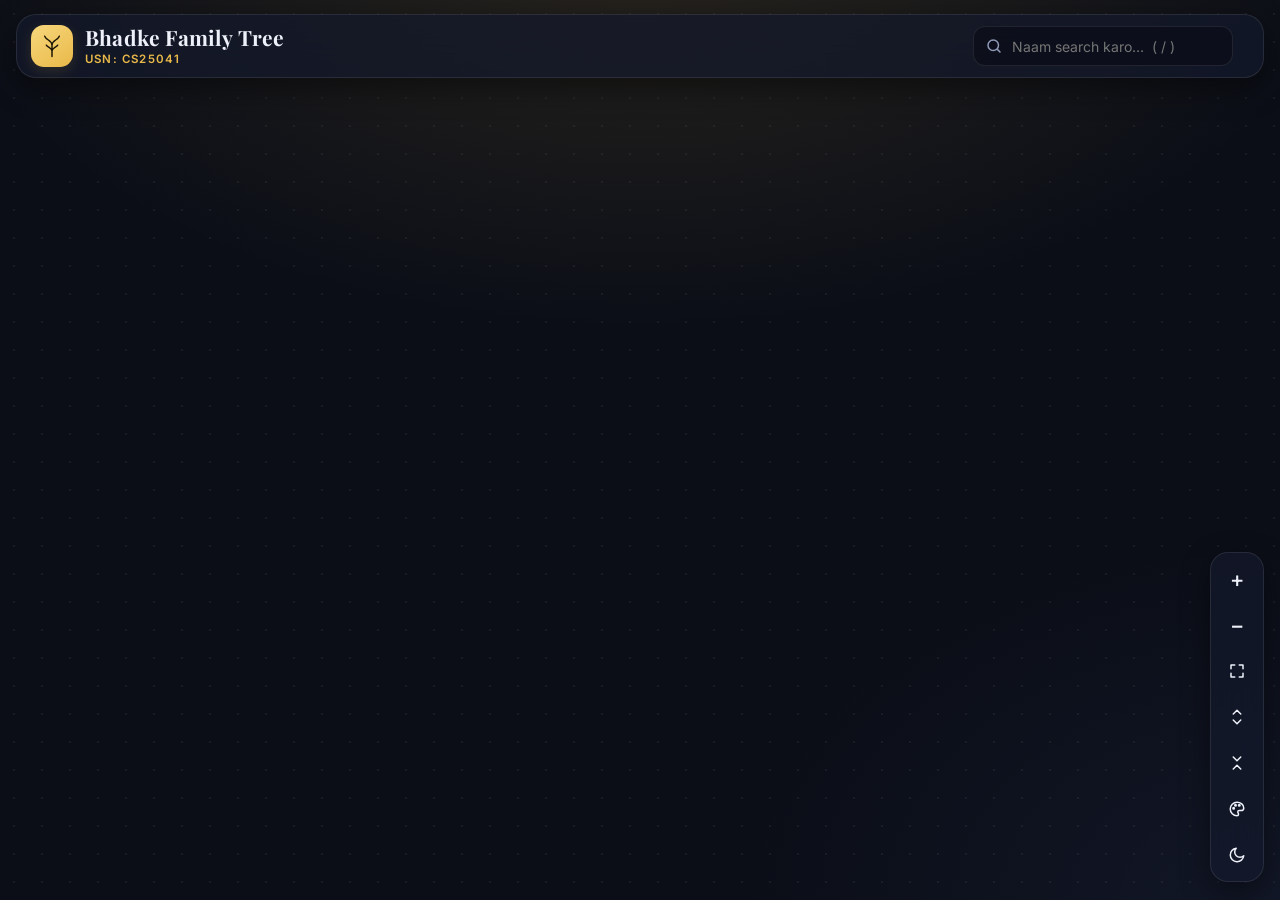
==== commit 9fb3813f: "Add USN to header Co-Authored-By: Claude Sonnet 5.5 <noreply@anthropic.com> Claude-Session: https://" ====
--- a/index.html
+++ b/index.html
@@ -4,10 +4,10 @@
 <meta charset="utf-8">
 <meta name="viewport" content="width=device-width, initial-scale=1, viewport-fit=cover">
 <title>Bhadke Family Tree</title>
-<meta name="description" content="Bhadke family lineage — interactive family tree.">
+<meta name="description" content="Bhadke parivar ki vanshavali — interactive family tree.">
 <link rel="preconnect" href="https://fonts.googleapis.com">
 <link rel="stylesheet" href="https://fonts.googleapis.com/css2?family=Inter:wght@400;500;600&family=Playfair+Display:wght@600;700&display=swap">
-<link rel="stylesheet" href="style.css?v=3">
+<link rel="stylesheet" href="style.css">
 </head>
 <body>
 <div id="vp" aria-label="Family tree">
@@ -26,52 +26,43 @@
     </div>
     <div>
       <h1>Bhadke Family Tree</h1>
-      <div class="who" id="who"></div>
+      <p class="usn">USN: CS25041</p>
     </div>
   </div>
 
-  <nav id="nav" aria-label="Sections">
-    <button data-v="tree" class="on">Tree</button>
-    <button data-v="sec-path">Path</button>
-    <button data-v="sec-analysis">Analysis</button>
-    <button data-v="sec-gen">Generations</button>
-    <button data-v="sec-stats">Statistics</button>
-  </nav>
-
   <div class="search">
     <svg viewBox="0 0 24 24" width="18" height="18" fill="none" stroke="currentColor" stroke-width="2" stroke-linecap="round"><circle cx="11" cy="11" r="7"/><path d="M20 20l-3.5-3.5"/></svg>
-    <input id="q" type="search" placeholder="Search by name…  ( / )" autocomplete="off" spellcheck="false">
+    <input id="q" type="search" placeholder="Naam search karo…  ( / )" autocomplete="off" spellcheck="false">
     <ul id="results" hidden></ul>
   </div>
+
+  <div class="stats" id="stats"></div>
 </header>
 
 <div class="tools" role="toolbar" aria-label="Tree controls">
   <button id="zin" title="Zoom in (+)" aria-label="Zoom in">+</button>
   <button id="zout" title="Zoom out (-)" aria-label="Zoom out">−</button>
-  <button id="fit" title="Fit whole tree (0)" aria-label="Fit to screen">
+  <button id="fit" title="Poora tree dikhao (0)" aria-label="Fit to screen">
     <svg viewBox="0 0 24 24" width="18" height="18" fill="none" stroke="currentColor" stroke-width="2" stroke-linecap="round" stroke-linejoin="round"><path d="M4 9V4h5M20 9V4h-5M4 15v5h5M20 15v5h-5"/></svg>
   </button>
-  <button id="expand" title="Expand all" aria-label="Expand all">
+  <button id="expand" title="Sab kholo" aria-label="Expand all">
     <svg viewBox="0 0 24 24" width="18" height="18" fill="none" stroke="currentColor" stroke-width="2" stroke-linecap="round" stroke-linejoin="round"><path d="M7 8l5-5 5 5M7 16l5 5 5-5"/></svg>
   </button>
-  <button id="collapse" title="Collapse all" aria-label="Collapse all">
+  <button id="collapse" title="Sab band karo" aria-label="Collapse all">
     <svg viewBox="0 0 24 24" width="18" height="18" fill="none" stroke="currentColor" stroke-width="2" stroke-linecap="round" stroke-linejoin="round"><path d="M7 4l5 5 5-5M7 20l5-5 5 5"/></svg>
   </button>
-  <button id="theme" title="Toggle theme" aria-label="Toggle theme">
+  <button id="bgbtn" title="Background badlo" aria-label="Change background">
+    <svg viewBox="0 0 24 24" width="18" height="18" fill="none" stroke="currentColor" stroke-width="2" stroke-linecap="round" stroke-linejoin="round"><path d="M12 3a9 9 0 100 18c1.4 0 2-1 2-2 0-1.6-1-1.8-1-3 0-1 .8-2 2-2h2.5A3.5 3.5 0 0021 10.5C21 6.4 17 3 12 3z"/><circle cx="7.5" cy="11" r="1"/><circle cx="10" cy="7" r="1"/><circle cx="15" cy="7" r="1"/></svg>
+  </button>
+  <button id="theme" title="Theme badlo" aria-label="Toggle theme">
     <svg viewBox="0 0 24 24" width="18" height="18" fill="none" stroke="currentColor" stroke-width="2" stroke-linecap="round" stroke-linejoin="round"><path d="M21 13A9 9 0 1111 3a7 7 0 0010 10z"/></svg>
   </button>
 </div>
 
-<div id="info" hidden>
-  <section class="sec" id="sec-path"></section>
-  <section class="sec" id="sec-analysis"></section>
-  <section class="sec" id="sec-gen"></section>
-  <section class="sec" id="sec-stats"></section>
-</div>
+<aside id="panel" aria-live="polite" hidden></aside>
 
 <script src="data.js"></script>
-<script src="student.js"></script>
 <script src="auth.js"></script>
-<script src="app.js?v=3"></script>
+<script src="app.js"></script>
 </body>
 </html>
--- a/style.css
+++ b/style.css
@@ -9,7 +9,6 @@
   --muted: #8f99b8;
   --line: rgba(160, 175, 220, .28);
   --gold: #e9b949;
-  --blue: #6ea3ff;
   --shadow: 0 10px 30px rgba(0, 0, 0, .45);
   --dot: rgba(255, 255, 255, .055);
   --bgimg: radial-gradient(1200px 700px at 50% -10%, var(--glow), transparent 60%), radial-gradient(900px 600px at 100% 100%, rgba(108, 140, 255, .07), transparent 60%);
@@ -28,7 +27,6 @@
   --muted: #7b735f;
   --line: rgba(70, 60, 30, .3);
   --gold: #b4841a;
-  --blue: #2f63d6;
   --shadow: 0 10px 28px rgba(80, 60, 20, .16);
   --dot: rgba(60, 50, 20, .09);
   --glow: rgba(180, 132, 26, .12);
@@ -154,24 +152,6 @@
 .tog svg { transition: transform .3s; }
 .unit.open .tog svg { transform: rotate(180deg); }
 
-/* edit mode: action bar on top of each card */
-.acts {
-  --ab: 22px;
-  position: absolute; top: calc(-1 * var(--ab) - 4px); left: calc(var(--cw) / 2); transform: translateX(-50%);
-  display: flex; gap: 2px; padding: 2px; border-radius: 16px;
-  background: var(--bg2); border: 1px solid var(--c); box-shadow: 0 4px 12px rgba(0, 0, 0, .35);
-  z-index: 4;
-}
-.acts.sp { left: auto; right: calc(var(--cw) / 2); transform: translateX(50%); }
-.acts button {
-  width: var(--ab); height: var(--ab); border: 0; border-radius: 50%; display: grid; place-items: center;
-  cursor: pointer; color: var(--text); background: transparent; transition: background .2s, color .2s;
-}
-.acts button:hover { background: var(--c); color: #fff; }
-.acts button[data-act="del"], .acts button[data-act="delsp"] { color: #ff6b81; }
-.acts button[data-act="del"]:hover, .acts button[data-act="delsp"]:hover { background: #ff6b81; color: #fff; }
-.unit.dim:hover { opacity: 1; }
-
 @keyframes pop { from { opacity: 0; } }
 @keyframes pulse { 50% { box-shadow: 0 0 0 6px color-mix(in srgb, var(--c) 45%, transparent); } }
 @keyframes beat { 50% { transform: translate(-50%, -50%) scale(1.15); } }
@@ -214,26 +194,10 @@
 #results li:hover, #results li.on { background: var(--glow); }
 #results .none { color: var(--muted); cursor: default; }
 
-/* student badge + section nav */
-.who { display: flex; flex-wrap: wrap; gap: 6px; margin-top: 6px; }
-.who .pill {
-  display: inline-flex; align-items: center; gap: 6px; height: 22px; padding: 0 10px; border-radius: 99px;
-  font-size: 10.5px; white-space: nowrap; color: var(--muted);
-  background: color-mix(in srgb, var(--bg) 55%, transparent); border: 1px solid var(--border);
-}
-.who em { font-style: normal; }
-.who b { color: var(--text); font-weight: 600; }
-.who .sep { width: 1px; height: 11px; background: var(--border); }
-.who code, .chip code { font: 600 10.5px ui-monospace, Consolas, monospace; }
-.who code { padding: 1px 6px; border-radius: 6px; color: var(--blue); background: color-mix(in srgb, var(--blue) 16%, transparent); }
-.who .tae { color: var(--blue); font-weight: 600; letter-spacing: .4px; border-color: color-mix(in srgb, var(--blue) 45%, transparent); background: color-mix(in srgb, var(--blue) 12%, transparent); }
-#nav { display: flex; gap: 2px; }
-#nav button {
-  flex: none; height: 34px; padding: 0 12px; border: 0; border-radius: 10px; cursor: pointer;
-  background: transparent; color: var(--muted); font: 500 13.5px var(--sans); transition: background .2s, color .2s;
-}
-#nav button:hover { color: var(--text); background: var(--glow); }
-#nav button.on { color: var(--gold); background: var(--glow); }
+.stats { display: flex; gap: 8px; }
+.stat { padding: 4px 14px; border-radius: 12px; text-align: center; background: color-mix(in srgb, var(--bg) 55%, transparent); border: 1px solid var(--border); }
+.stat b { display: block; font: 700 19px var(--serif); color: var(--gold); line-height: 1.2; }
+.stat span { font-size: 10.5px; color: var(--muted); letter-spacing: .6px; text-transform: uppercase; }
 
 /* ---------- tools ---------- */
 .tools {
@@ -250,6 +214,46 @@
 .tools button:hover { background: var(--gold); color: #1a1305; }
 .tools button:active { transform: scale(.9); }
 
+
+/* ---------- detail panel ---------- */
+#panel {
+  position: fixed; top: 92px; right: 16px; bottom: 18px; width: 340px; z-index: 11;
+  overflow: auto; padding: 22px 20px 24px; border-radius: 22px;
+  background: var(--glass); backdrop-filter: blur(20px) saturate(1.3); -webkit-backdrop-filter: blur(20px) saturate(1.3);
+  border: 1px solid var(--border); box-shadow: var(--shadow);
+  animation: slide .4s cubic-bezier(.22, .8, .2, 1);
+}
+#panel[hidden] { display: none; }
+@keyframes slide { from { opacity: 0; transform: translateX(30px); } }
+.x { position: absolute; top: 12px; right: 12px; width: 32px; height: 32px; border: 0; border-radius: 10px; cursor: pointer; font-size: 20px; color: var(--muted); background: transparent; }
+.x:hover { background: var(--glow); color: var(--text); }
+.p-head { text-align: center; padding: 6px 0 16px; }
+.p-av {
+  width: 84px; height: 84px; margin: 0 auto 12px; border-radius: 50%; display: grid; place-items: center;
+  font: 700 36px var(--serif); color: #fff;
+  background: linear-gradient(145deg, var(--c), color-mix(in srgb, var(--c) 40%, #000));
+  box-shadow: 0 0 0 4px var(--bg2), 0 0 0 6px var(--c), 0 10px 30px color-mix(in srgb, var(--c) 50%, transparent);
+}
+.p-head h2 { font: 700 21px/1.2 var(--serif); }
+.chip { display: inline-block; margin-top: 8px; padding: 3px 12px; border-radius: 99px; font-size: 11.5px; color: var(--c); border: 1px solid var(--c); background: color-mix(in srgb, var(--c) 12%, transparent); }
+.nums { display: grid; grid-template-columns: repeat(3, 1fr); gap: 8px; margin: 6px 0 18px; }
+.nums div { padding: 10px 4px; text-align: center; border-radius: 14px; background: color-mix(in srgb, var(--bg) 55%, transparent); border: 1px solid var(--border); }
+.nums b { display: block; font: 700 20px var(--serif); color: var(--c); }
+.nums span { font-size: 10.5px; color: var(--muted); letter-spacing: .5px; text-transform: uppercase; }
+.p-sec { margin-top: 16px; }
+.p-sec h3 { font-size: 11px; letter-spacing: 1.2px; text-transform: uppercase; color: var(--muted); font-weight: 600; margin-bottom: 8px; }
+.pills { display: flex; flex-wrap: wrap; gap: 6px; }
+.pill { padding: 6px 12px; border-radius: 99px; font-size: 13px; cursor: pointer; color: var(--text); background: color-mix(in srgb, var(--bg) 55%, transparent); border: 1px solid var(--border); transition: .2s; }
+.pill:hover { border-color: var(--c); background: color-mix(in srgb, var(--c) 18%, transparent); }
+.pill.static { cursor: default; }
+.path { display: flex; flex-direction: column; gap: 0; padding-left: 8px; }
+.path div { position: relative; padding: 4px 0 4px 18px; font-size: 13px; cursor: pointer; color: var(--muted); }
+.path div::before { content: ''; position: absolute; left: 0; top: 50%; width: 8px; height: 8px; margin-top: -4px; border-radius: 50%; background: var(--c); opacity: .5; }
+.path div::after { content: ''; position: absolute; left: 3.5px; top: 50%; bottom: -50%; width: 1px; background: var(--line); }
+.path div:last-child::after { display: none; }
+.path div:last-child { color: var(--text); font-weight: 600; }
+.path div:last-child::before { opacity: 1; box-shadow: 0 0 10px var(--c); }
+.path div:hover { color: var(--text); }
 
 /* ---------- mobile ---------- */
 @media (max-width: 720px) {
@@ -258,10 +262,10 @@
   .crest { width: 36px; height: 36px; border-radius: 11px; }
   .search { flex: 1 1 100%; order: 3; }
   .search input { width: 100%; height: 38px; }
-  #nav { order: 4; flex: 1 1 100%; overflow-x: auto; scrollbar-width: none; }
+  .stats { display: none; }
   .tools { right: 10px; bottom: 14px; flex-direction: row; left: 10px; justify-content: center; }
   .tools button { width: 42px; }
-  .acts { --ab: 26px; }
+  #panel { top: auto; left: 10px; right: 10px; bottom: 76px; width: auto; max-height: 55vh; }
 }
 @media (prefers-reduced-motion: reduce) {
   *, *::before, *::after { animation-duration: .01ms !important; animation-delay: 0s !important; transition-duration: .01ms !important; }
@@ -276,76 +280,31 @@
 }
 .editbar b { color: var(--gold); font-size: 13px; }
 .editbar span { flex: 1 1 200px; }
-.editbar button {
+.editbar button, .edit .btns button {
   height: 32px; padding: 0 12px; border-radius: 10px; cursor: pointer; font: 600 12.5px var(--sans);
   color: var(--text); background: transparent; border: 1px solid var(--border); transition: .2s;
 }
-.editbar button:hover { background: var(--gold); color: #1a1305; border-color: var(--gold); }
+.editbar button:hover, .edit .btns button:hover { background: var(--gold); color: #1a1305; border-color: var(--gold); }
+.edit label { display: block; margin-bottom: 10px; font-size: 12px; color: var(--muted); }
+.edit input {
+  display: block; width: 100%; height: 38px; margin-top: 5px; padding: 0 12px; border-radius: 10px;
+  font: 400 14px var(--sans); color: var(--text); background: color-mix(in srgb, var(--bg) 70%, transparent);
+  border: 1px solid var(--border); outline: none;
+}
+.edit input:focus { border-color: var(--gold); }
+.edit .btns { display: flex; flex-wrap: wrap; gap: 8px; }
+.edit .btns .danger { color: #ff6b81; border-color: rgba(255, 107, 129, .5); }
+.edit .btns .danger:hover { background: #ff6b81; color: #fff; border-color: #ff6b81; }
 @media (max-width: 720px) { .editbar { bottom: 70px; left: 10px; right: 10px; max-width: none; } }
 
-/* ---------- Path / Analysis / Generations / Statistics ---------- */
-#info { position: fixed; inset: 0; z-index: 9; overflow-y: auto; padding: 0 16px 60px; background: var(--bgimg), var(--bg); }
-#info[hidden] { display: none; }
-body.info-on .tools, body.info-on .editbar { display: none; }
-body.info-on #top { background: color-mix(in srgb, var(--bg2) 94%, transparent); }
-.sec { max-width: 1100px; margin: 0 auto; padding: 26px 0 30px; }
-.sec > h2 { text-align: center; font: 700 28px/1.2 var(--serif); }
-.sec > .sub { text-align: center; margin: 8px 0 26px; color: var(--muted); font-size: 14px; line-height: 1.6; }
-.mono, .edge, .pnode small, .lv code, .row em { font-family: ui-monospace, Consolas, 'Courier New', monospace; }
-
-.chain { display: flex; flex-direction: column; align-items: center; }
-.pnode {
-  width: min(320px, 100%); padding: 16px 12px; text-align: center; border-radius: 16px;
-  background: color-mix(in srgb, var(--gold) 10%, var(--card)); border: 1px solid color-mix(in srgb, var(--gold) 40%, transparent);
-}
-.pnode b { display: block; font-size: 17px; color: var(--gold); }
-.pnode small { font-size: 11px; color: var(--muted); }
-.edge { display: flex; flex-direction: column; align-items: center; gap: 2px; padding: 4px 0; font-size: 11px; color: var(--gold); }
-.edge i { width: 3px; height: 14px; border-radius: 2px; background: repeating-linear-gradient(var(--gold) 0 5px, transparent 5px 8px); }
-
-.grid { display: grid; grid-template-columns: repeat(auto-fit, minmax(min(100%, 420px), 1fr)); gap: 18px; }
-.acard, .gen, .tile {
-  border: 1px solid color-mix(in srgb, var(--c) 35%, transparent); border-radius: 20px;
-  background: linear-gradient(160deg, color-mix(in srgb, var(--c) 14%, var(--card)), var(--card));
-}
-.acard { padding: 20px; }
-.acard h3, .gen h3 { display: flex; align-items: center; gap: 8px; font-size: 16px; color: color-mix(in srgb, var(--c) 72%, var(--text)); }
-.acard h3 small { font-weight: 400; color: var(--muted); font-size: 12px; }
-.acard h3 i, .gen h3 i { width: 8px; height: 8px; border-radius: 50%; background: var(--c); }
-.acard > p { margin: 8px 0 12px; color: var(--muted); font-size: 13.5px; line-height: 1.5; }
-.box { padding: 12px 14px; border-radius: 12px; font-size: 13px; line-height: 1.7; background: color-mix(in srgb, var(--bg) 60%, transparent); }
-.box small { color: var(--muted); font-size: 11.5px; }
-.box.chips { display: flex; flex-wrap: wrap; gap: 6px; }
-.box.scroll { max-height: 280px; overflow: auto; }
-.big { font: 700 26px var(--sans); }
-.lv { line-height: 1.6; padding: 2px 0; }
-.lv code { color: var(--blue); margin-right: 4px; }
-.row { display: flex; justify-content: space-between; gap: 10px; }
-.row em { font-style: normal; color: var(--gold); }
-.row.on span { color: var(--gold); }
-.sg { padding: 3px 0; }
-.sg b { color: var(--blue); font-weight: 600; }
-.sg span { padding-left: 14px; display: inline-block; }
-
-.chips { display: flex; flex-wrap: wrap; gap: 8px; }
-.chip {
-  display: inline-flex; align-items: center; gap: 6px; padding: 5px 11px; border-radius: 9px; font-size: 12.5px;
-  background: color-mix(in srgb, var(--text) 7%, transparent); border: 1px solid var(--border);
-}
-.chip.on { color: var(--gold); border-color: color-mix(in srgb, var(--gold) 55%, transparent); background: color-mix(in srgb, var(--gold) 12%, transparent); }
-.chip.sp { color: var(--muted); border-style: dashed; }
-.chip .me { padding: 1px 6px; border-radius: 6px; font-size: 9.5px; color: #1a1305; background: var(--gold); }
-
-.gen { max-width: 760px; margin: 0 auto 14px; padding: 14px 16px; border-radius: 16px; }
-.gen header { display: flex; align-items: center; justify-content: space-between; gap: 10px; margin-bottom: 10px; }
-.gen header span { display: flex; align-items: center; gap: 8px; }
-.gen small { color: var(--muted); font-size: 11px; }
-.lvl { padding: 1px 7px; border-radius: 6px; color: color-mix(in srgb, var(--c) 72%, var(--text)); border: 1px solid color-mix(in srgb, var(--c) 50%, transparent); background: color-mix(in srgb, var(--c) 14%, transparent); }
-
-.tiles { display: grid; grid-template-columns: repeat(auto-fit, minmax(230px, 1fr)); gap: 16px; }
-.tile { padding: 20px 12px; text-align: center; border-radius: 18px; }
-.tile svg { color: color-mix(in srgb, var(--c) 72%, var(--text)); }
-.tile b { display: block; margin: 4px 0 2px; font: 700 34px var(--sans); color: color-mix(in srgb, var(--c) 72%, var(--text)); }
-.tile strong { display: block; font-size: 14px; }
-.tile small { display: block; margin-top: 3px; color: var(--muted); font-size: 12px; }
-@media (max-width: 720px) { .sec > h2 { font-size: 23px; } #info { padding: 0 12px 70px; } }
+/* ---------- background styles (button cycles through them) ---------- */
+:root[data-bg="1"] { --bg: #06141a; --bg2: #0c222b; --bgimg: radial-gradient(900px 600px at 10% 0%, rgba(47, 209, 168, .24), transparent 60%), radial-gradient(900px 650px at 95% 100%, rgba(185, 128, 255, .2), transparent 60%); }
+:root[data-bg="2"] { --bg: #170b14; --bg2: #24121f; --bgimg: radial-gradient(1000px 650px at 50% 0%, rgba(255, 140, 90, .22), transparent 60%), radial-gradient(900px 600px at 0% 100%, rgba(255, 70, 130, .16), transparent 60%); }
+:root[data-bg="3"] { --bg: #0a140d; --bg2: #11211a; --bgimg: radial-gradient(1000px 650px at 80% 0%, rgba(120, 220, 120, .18), transparent 60%), radial-gradient(900px 600px at 0% 100%, rgba(233, 185, 73, .12), transparent 60%); }
+:root[data-bg="4"] { --bg: #000; --bg2: #0d0d0d; --bgimg: none; }
+:root[data-theme="light"][data-bg="1"] { --bg: #e9f5f2; --bg2: #d8ece7; --bgimg: radial-gradient(900px 600px at 10% 0%, rgba(47, 209, 168, .28), transparent 60%), radial-gradient(900px 650px at 95% 100%, rgba(185, 128, 255, .2), transparent 60%); }
+:root[data-theme="light"][data-bg="2"] { --bg: #fdf0e8; --bg2: #f7e1d5; --bgimg: radial-gradient(1000px 650px at 50% 0%, rgba(255, 140, 90, .28), transparent 60%), radial-gradient(900px 600px at 0% 100%, rgba(255, 70, 130, .16), transparent 60%); }
+:root[data-theme="light"][data-bg="3"] { --bg: #eef5e8; --bg2: #e0ecd6; --bgimg: radial-gradient(1000px 650px at 80% 0%, rgba(120, 200, 100, .3), transparent 60%); }
+:root[data-theme="light"][data-bg="4"] { --bg: #ffffff; --bg2: #f3f3f3; --bgimg: none; }
+
+.usn { margin-top: 3px; font-size: 11.5px; font-weight: 600; letter-spacing: 1.2px; color: var(--gold); }
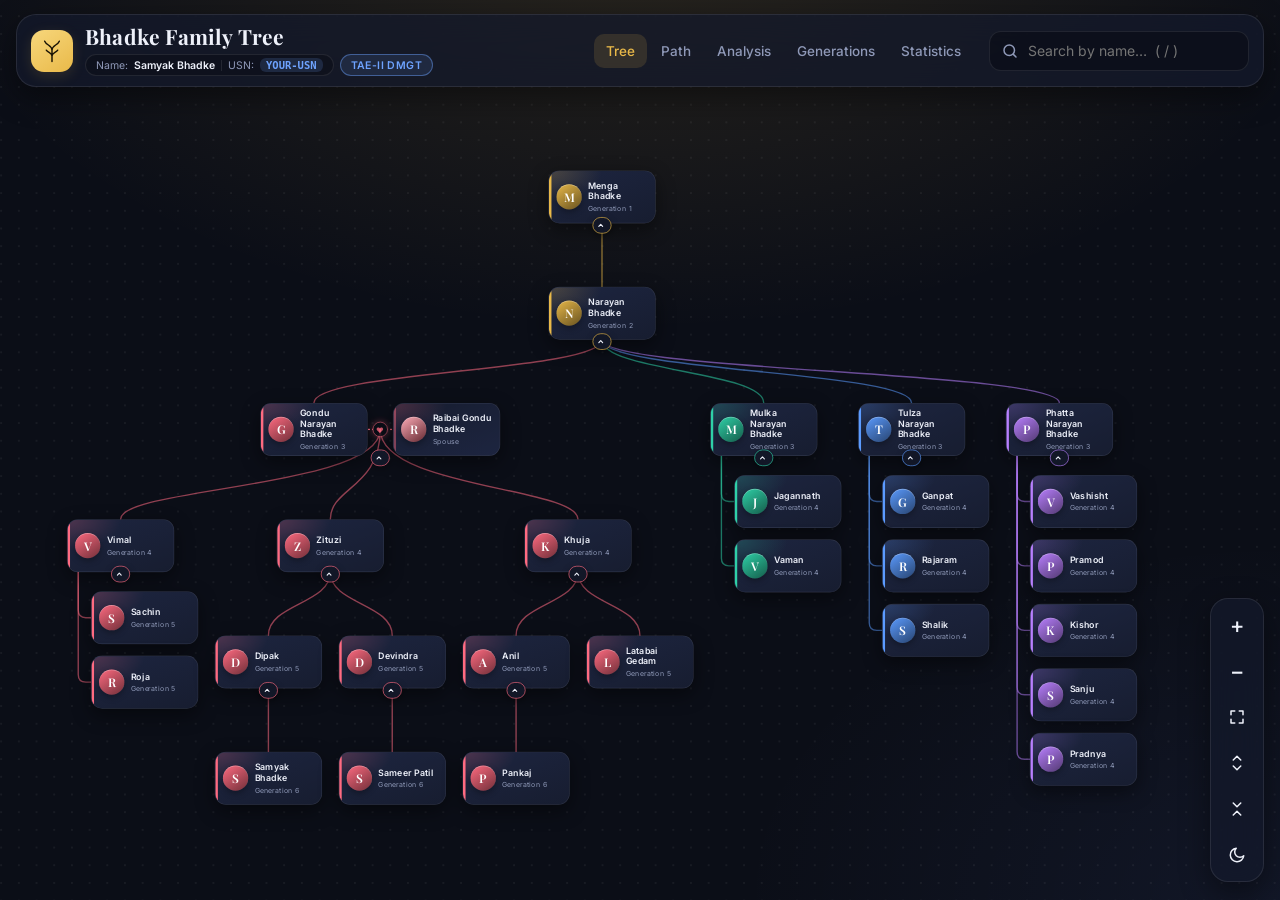
==== commit 6e0139a7: "Merge remote-tracking branch 'origin/claude/pensive-pascal-r4vk8w' into claude/pensive-pascal-r4vk8w" ====
--- a/index.html
+++ b/index.html
@@ -4,10 +4,10 @@
 <meta charset="utf-8">
 <meta name="viewport" content="width=device-width, initial-scale=1, viewport-fit=cover">
 <title>Bhadke Family Tree</title>
-<meta name="description" content="Bhadke parivar ki vanshavali — interactive family tree.">
+<meta name="description" content="Bhadke family lineage — interactive family tree.">
 <link rel="preconnect" href="https://fonts.googleapis.com">
 <link rel="stylesheet" href="https://fonts.googleapis.com/css2?family=Inter:wght@400;500;600&family=Playfair+Display:wght@600;700&display=swap">
-<link rel="stylesheet" href="style.css">
+<link rel="stylesheet" href="style.css?v=3">
 </head>
 <body>
 <div id="vp" aria-label="Family tree">
@@ -26,43 +26,52 @@
     </div>
     <div>
       <h1>Bhadke Family Tree</h1>
-      <p class="usn">USN: CS25041</p>
+      <div class="who" id="who"></div>
     </div>
   </div>
 
+  <nav id="nav" aria-label="Sections">
+    <button data-v="tree" class="on">Tree</button>
+    <button data-v="sec-path">Path</button>
+    <button data-v="sec-analysis">Analysis</button>
+    <button data-v="sec-gen">Generations</button>
+    <button data-v="sec-stats">Statistics</button>
+  </nav>
+
   <div class="search">
     <svg viewBox="0 0 24 24" width="18" height="18" fill="none" stroke="currentColor" stroke-width="2" stroke-linecap="round"><circle cx="11" cy="11" r="7"/><path d="M20 20l-3.5-3.5"/></svg>
-    <input id="q" type="search" placeholder="Naam search karo…  ( / )" autocomplete="off" spellcheck="false">
+    <input id="q" type="search" placeholder="Search by name…  ( / )" autocomplete="off" spellcheck="false">
     <ul id="results" hidden></ul>
   </div>
-
-  <div class="stats" id="stats"></div>
 </header>
 
 <div class="tools" role="toolbar" aria-label="Tree controls">
   <button id="zin" title="Zoom in (+)" aria-label="Zoom in">+</button>
   <button id="zout" title="Zoom out (-)" aria-label="Zoom out">−</button>
-  <button id="fit" title="Poora tree dikhao (0)" aria-label="Fit to screen">
+  <button id="fit" title="Fit whole tree (0)" aria-label="Fit to screen">
     <svg viewBox="0 0 24 24" width="18" height="18" fill="none" stroke="currentColor" stroke-width="2" stroke-linecap="round" stroke-linejoin="round"><path d="M4 9V4h5M20 9V4h-5M4 15v5h5M20 15v5h-5"/></svg>
   </button>
-  <button id="expand" title="Sab kholo" aria-label="Expand all">
+  <button id="expand" title="Expand all" aria-label="Expand all">
     <svg viewBox="0 0 24 24" width="18" height="18" fill="none" stroke="currentColor" stroke-width="2" stroke-linecap="round" stroke-linejoin="round"><path d="M7 8l5-5 5 5M7 16l5 5 5-5"/></svg>
   </button>
-  <button id="collapse" title="Sab band karo" aria-label="Collapse all">
+  <button id="collapse" title="Collapse all" aria-label="Collapse all">
     <svg viewBox="0 0 24 24" width="18" height="18" fill="none" stroke="currentColor" stroke-width="2" stroke-linecap="round" stroke-linejoin="round"><path d="M7 4l5 5 5-5M7 20l5-5 5 5"/></svg>
   </button>
-  <button id="bgbtn" title="Background badlo" aria-label="Change background">
-    <svg viewBox="0 0 24 24" width="18" height="18" fill="none" stroke="currentColor" stroke-width="2" stroke-linecap="round" stroke-linejoin="round"><path d="M12 3a9 9 0 100 18c1.4 0 2-1 2-2 0-1.6-1-1.8-1-3 0-1 .8-2 2-2h2.5A3.5 3.5 0 0021 10.5C21 6.4 17 3 12 3z"/><circle cx="7.5" cy="11" r="1"/><circle cx="10" cy="7" r="1"/><circle cx="15" cy="7" r="1"/></svg>
-  </button>
-  <button id="theme" title="Theme badlo" aria-label="Toggle theme">
+  <button id="theme" title="Toggle theme" aria-label="Toggle theme">
     <svg viewBox="0 0 24 24" width="18" height="18" fill="none" stroke="currentColor" stroke-width="2" stroke-linecap="round" stroke-linejoin="round"><path d="M21 13A9 9 0 1111 3a7 7 0 0010 10z"/></svg>
   </button>
 </div>
 
-<aside id="panel" aria-live="polite" hidden></aside>
+<div id="info" hidden>
+  <section class="sec" id="sec-path"></section>
+  <section class="sec" id="sec-analysis"></section>
+  <section class="sec" id="sec-gen"></section>
+  <section class="sec" id="sec-stats"></section>
+</div>
 
 <script src="data.js"></script>
+<script src="student.js"></script>
 <script src="auth.js"></script>
-<script src="app.js"></script>
+<script src="app.js?v=3"></script>
 </body>
 </html>
--- a/style.css
+++ b/style.css
@@ -9,6 +9,7 @@
   --muted: #8f99b8;
   --line: rgba(160, 175, 220, .28);
   --gold: #e9b949;
+  --blue: #6ea3ff;
   --shadow: 0 10px 30px rgba(0, 0, 0, .45);
   --dot: rgba(255, 255, 255, .055);
   --bgimg: radial-gradient(1200px 700px at 50% -10%, var(--glow), transparent 60%), radial-gradient(900px 600px at 100% 100%, rgba(108, 140, 255, .07), transparent 60%);
@@ -27,6 +28,7 @@
   --muted: #7b735f;
   --line: rgba(70, 60, 30, .3);
   --gold: #b4841a;
+  --blue: #2f63d6;
   --shadow: 0 10px 28px rgba(80, 60, 20, .16);
   --dot: rgba(60, 50, 20, .09);
   --glow: rgba(180, 132, 26, .12);
@@ -152,6 +154,24 @@
 .tog svg { transition: transform .3s; }
 .unit.open .tog svg { transform: rotate(180deg); }
 
+/* edit mode: action bar on top of each card */
+.acts {
+  --ab: 22px;
+  position: absolute; top: calc(-1 * var(--ab) - 4px); left: calc(var(--cw) / 2); transform: translateX(-50%);
+  display: flex; gap: 2px; padding: 2px; border-radius: 16px;
+  background: var(--bg2); border: 1px solid var(--c); box-shadow: 0 4px 12px rgba(0, 0, 0, .35);
+  z-index: 4;
+}
+.acts.sp { left: auto; right: calc(var(--cw) / 2); transform: translateX(50%); }
+.acts button {
+  width: var(--ab); height: var(--ab); border: 0; border-radius: 50%; display: grid; place-items: center;
+  cursor: pointer; color: var(--text); background: transparent; transition: background .2s, color .2s;
+}
+.acts button:hover { background: var(--c); color: #fff; }
+.acts button[data-act="del"], .acts button[data-act="delsp"] { color: #ff6b81; }
+.acts button[data-act="del"]:hover, .acts button[data-act="delsp"]:hover { background: #ff6b81; color: #fff; }
+.unit.dim:hover { opacity: 1; }
+
 @keyframes pop { from { opacity: 0; } }
 @keyframes pulse { 50% { box-shadow: 0 0 0 6px color-mix(in srgb, var(--c) 45%, transparent); } }
 @keyframes beat { 50% { transform: translate(-50%, -50%) scale(1.15); } }
@@ -194,10 +214,26 @@
 #results li:hover, #results li.on { background: var(--glow); }
 #results .none { color: var(--muted); cursor: default; }
 
-.stats { display: flex; gap: 8px; }
-.stat { padding: 4px 14px; border-radius: 12px; text-align: center; background: color-mix(in srgb, var(--bg) 55%, transparent); border: 1px solid var(--border); }
-.stat b { display: block; font: 700 19px var(--serif); color: var(--gold); line-height: 1.2; }
-.stat span { font-size: 10.5px; color: var(--muted); letter-spacing: .6px; text-transform: uppercase; }
+/* student badge + section nav */
+.who { display: flex; flex-wrap: wrap; gap: 6px; margin-top: 6px; }
+.who .pill {
+  display: inline-flex; align-items: center; gap: 6px; height: 22px; padding: 0 10px; border-radius: 99px;
+  font-size: 10.5px; white-space: nowrap; color: var(--muted);
+  background: color-mix(in srgb, var(--bg) 55%, transparent); border: 1px solid var(--border);
+}
+.who em { font-style: normal; }
+.who b { color: var(--text); font-weight: 600; }
+.who .sep { width: 1px; height: 11px; background: var(--border); }
+.who code, .chip code { font: 600 10.5px ui-monospace, Consolas, monospace; }
+.who code { padding: 1px 6px; border-radius: 6px; color: var(--blue); background: color-mix(in srgb, var(--blue) 16%, transparent); }
+.who .tae { color: var(--blue); font-weight: 600; letter-spacing: .4px; border-color: color-mix(in srgb, var(--blue) 45%, transparent); background: color-mix(in srgb, var(--blue) 12%, transparent); }
+#nav { display: flex; gap: 2px; }
+#nav button {
+  flex: none; height: 34px; padding: 0 12px; border: 0; border-radius: 10px; cursor: pointer;
+  background: transparent; color: var(--muted); font: 500 13.5px var(--sans); transition: background .2s, color .2s;
+}
+#nav button:hover { color: var(--text); background: var(--glow); }
+#nav button.on { color: var(--gold); background: var(--glow); }
 
 /* ---------- tools ---------- */
 .tools {
@@ -214,46 +250,6 @@
 .tools button:hover { background: var(--gold); color: #1a1305; }
 .tools button:active { transform: scale(.9); }
 
-
-/* ---------- detail panel ---------- */
-#panel {
-  position: fixed; top: 92px; right: 16px; bottom: 18px; width: 340px; z-index: 11;
-  overflow: auto; padding: 22px 20px 24px; border-radius: 22px;
-  background: var(--glass); backdrop-filter: blur(20px) saturate(1.3); -webkit-backdrop-filter: blur(20px) saturate(1.3);
-  border: 1px solid var(--border); box-shadow: var(--shadow);
-  animation: slide .4s cubic-bezier(.22, .8, .2, 1);
-}
-#panel[hidden] { display: none; }
-@keyframes slide { from { opacity: 0; transform: translateX(30px); } }
-.x { position: absolute; top: 12px; right: 12px; width: 32px; height: 32px; border: 0; border-radius: 10px; cursor: pointer; font-size: 20px; color: var(--muted); background: transparent; }
-.x:hover { background: var(--glow); color: var(--text); }
-.p-head { text-align: center; padding: 6px 0 16px; }
-.p-av {
-  width: 84px; height: 84px; margin: 0 auto 12px; border-radius: 50%; display: grid; place-items: center;
-  font: 700 36px var(--serif); color: #fff;
-  background: linear-gradient(145deg, var(--c), color-mix(in srgb, var(--c) 40%, #000));
-  box-shadow: 0 0 0 4px var(--bg2), 0 0 0 6px var(--c), 0 10px 30px color-mix(in srgb, var(--c) 50%, transparent);
-}
-.p-head h2 { font: 700 21px/1.2 var(--serif); }
-.chip { display: inline-block; margin-top: 8px; padding: 3px 12px; border-radius: 99px; font-size: 11.5px; color: var(--c); border: 1px solid var(--c); background: color-mix(in srgb, var(--c) 12%, transparent); }
-.nums { display: grid; grid-template-columns: repeat(3, 1fr); gap: 8px; margin: 6px 0 18px; }
-.nums div { padding: 10px 4px; text-align: center; border-radius: 14px; background: color-mix(in srgb, var(--bg) 55%, transparent); border: 1px solid var(--border); }
-.nums b { display: block; font: 700 20px var(--serif); color: var(--c); }
-.nums span { font-size: 10.5px; color: var(--muted); letter-spacing: .5px; text-transform: uppercase; }
-.p-sec { margin-top: 16px; }
-.p-sec h3 { font-size: 11px; letter-spacing: 1.2px; text-transform: uppercase; color: var(--muted); font-weight: 600; margin-bottom: 8px; }
-.pills { display: flex; flex-wrap: wrap; gap: 6px; }
-.pill { padding: 6px 12px; border-radius: 99px; font-size: 13px; cursor: pointer; color: var(--text); background: color-mix(in srgb, var(--bg) 55%, transparent); border: 1px solid var(--border); transition: .2s; }
-.pill:hover { border-color: var(--c); background: color-mix(in srgb, var(--c) 18%, transparent); }
-.pill.static { cursor: default; }
-.path { display: flex; flex-direction: column; gap: 0; padding-left: 8px; }
-.path div { position: relative; padding: 4px 0 4px 18px; font-size: 13px; cursor: pointer; color: var(--muted); }
-.path div::before { content: ''; position: absolute; left: 0; top: 50%; width: 8px; height: 8px; margin-top: -4px; border-radius: 50%; background: var(--c); opacity: .5; }
-.path div::after { content: ''; position: absolute; left: 3.5px; top: 50%; bottom: -50%; width: 1px; background: var(--line); }
-.path div:last-child::after { display: none; }
-.path div:last-child { color: var(--text); font-weight: 600; }
-.path div:last-child::before { opacity: 1; box-shadow: 0 0 10px var(--c); }
-.path div:hover { color: var(--text); }
 
 /* ---------- mobile ---------- */
 @media (max-width: 720px) {
@@ -262,10 +258,10 @@
   .crest { width: 36px; height: 36px; border-radius: 11px; }
   .search { flex: 1 1 100%; order: 3; }
   .search input { width: 100%; height: 38px; }
-  .stats { display: none; }
+  #nav { order: 4; flex: 1 1 100%; overflow-x: auto; scrollbar-width: none; }
   .tools { right: 10px; bottom: 14px; flex-direction: row; left: 10px; justify-content: center; }
   .tools button { width: 42px; }
-  #panel { top: auto; left: 10px; right: 10px; bottom: 76px; width: auto; max-height: 55vh; }
+  .acts { --ab: 26px; }
 }
 @media (prefers-reduced-motion: reduce) {
   *, *::before, *::after { animation-duration: .01ms !important; animation-delay: 0s !important; transition-duration: .01ms !important; }
@@ -280,31 +276,76 @@
 }
 .editbar b { color: var(--gold); font-size: 13px; }
 .editbar span { flex: 1 1 200px; }
-.editbar button, .edit .btns button {
+.editbar button {
   height: 32px; padding: 0 12px; border-radius: 10px; cursor: pointer; font: 600 12.5px var(--sans);
   color: var(--text); background: transparent; border: 1px solid var(--border); transition: .2s;
 }
-.editbar button:hover, .edit .btns button:hover { background: var(--gold); color: #1a1305; border-color: var(--gold); }
-.edit label { display: block; margin-bottom: 10px; font-size: 12px; color: var(--muted); }
-.edit input {
-  display: block; width: 100%; height: 38px; margin-top: 5px; padding: 0 12px; border-radius: 10px;
-  font: 400 14px var(--sans); color: var(--text); background: color-mix(in srgb, var(--bg) 70%, transparent);
-  border: 1px solid var(--border); outline: none;
-}
-.edit input:focus { border-color: var(--gold); }
-.edit .btns { display: flex; flex-wrap: wrap; gap: 8px; }
-.edit .btns .danger { color: #ff6b81; border-color: rgba(255, 107, 129, .5); }
-.edit .btns .danger:hover { background: #ff6b81; color: #fff; border-color: #ff6b81; }
+.editbar button:hover { background: var(--gold); color: #1a1305; border-color: var(--gold); }
 @media (max-width: 720px) { .editbar { bottom: 70px; left: 10px; right: 10px; max-width: none; } }
 
-/* ---------- background styles (button cycles through them) ---------- */
-:root[data-bg="1"] { --bg: #06141a; --bg2: #0c222b; --bgimg: radial-gradient(900px 600px at 10% 0%, rgba(47, 209, 168, .24), transparent 60%), radial-gradient(900px 650px at 95% 100%, rgba(185, 128, 255, .2), transparent 60%); }
-:root[data-bg="2"] { --bg: #170b14; --bg2: #24121f; --bgimg: radial-gradient(1000px 650px at 50% 0%, rgba(255, 140, 90, .22), transparent 60%), radial-gradient(900px 600px at 0% 100%, rgba(255, 70, 130, .16), transparent 60%); }
-:root[data-bg="3"] { --bg: #0a140d; --bg2: #11211a; --bgimg: radial-gradient(1000px 650px at 80% 0%, rgba(120, 220, 120, .18), transparent 60%), radial-gradient(900px 600px at 0% 100%, rgba(233, 185, 73, .12), transparent 60%); }
-:root[data-bg="4"] { --bg: #000; --bg2: #0d0d0d; --bgimg: none; }
-:root[data-theme="light"][data-bg="1"] { --bg: #e9f5f2; --bg2: #d8ece7; --bgimg: radial-gradient(900px 600px at 10% 0%, rgba(47, 209, 168, .28), transparent 60%), radial-gradient(900px 650px at 95% 100%, rgba(185, 128, 255, .2), transparent 60%); }
-:root[data-theme="light"][data-bg="2"] { --bg: #fdf0e8; --bg2: #f7e1d5; --bgimg: radial-gradient(1000px 650px at 50% 0%, rgba(255, 140, 90, .28), transparent 60%), radial-gradient(900px 600px at 0% 100%, rgba(255, 70, 130, .16), transparent 60%); }
-:root[data-theme="light"][data-bg="3"] { --bg: #eef5e8; --bg2: #e0ecd6; --bgimg: radial-gradient(1000px 650px at 80% 0%, rgba(120, 200, 100, .3), transparent 60%); }
-:root[data-theme="light"][data-bg="4"] { --bg: #ffffff; --bg2: #f3f3f3; --bgimg: none; }
-
-.usn { margin-top: 3px; font-size: 11.5px; font-weight: 600; letter-spacing: 1.2px; color: var(--gold); }
+/* ---------- Path / Analysis / Generations / Statistics ---------- */
+#info { position: fixed; inset: 0; z-index: 9; overflow-y: auto; padding: 0 16px 60px; background: var(--bgimg), var(--bg); }
+#info[hidden] { display: none; }
+body.info-on .tools, body.info-on .editbar { display: none; }
+body.info-on #top { background: color-mix(in srgb, var(--bg2) 94%, transparent); }
+.sec { max-width: 1100px; margin: 0 auto; padding: 26px 0 30px; }
+.sec > h2 { text-align: center; font: 700 28px/1.2 var(--serif); }
+.sec > .sub { text-align: center; margin: 8px 0 26px; color: var(--muted); font-size: 14px; line-height: 1.6; }
+.mono, .edge, .pnode small, .lv code, .row em { font-family: ui-monospace, Consolas, 'Courier New', monospace; }
+
+.chain { display: flex; flex-direction: column; align-items: center; }
+.pnode {
+  width: min(320px, 100%); padding: 16px 12px; text-align: center; border-radius: 16px;
+  background: color-mix(in srgb, var(--gold) 10%, var(--card)); border: 1px solid color-mix(in srgb, var(--gold) 40%, transparent);
+}
+.pnode b { display: block; font-size: 17px; color: var(--gold); }
+.pnode small { font-size: 11px; color: var(--muted); }
+.edge { display: flex; flex-direction: column; align-items: center; gap: 2px; padding: 4px 0; font-size: 11px; color: var(--gold); }
+.edge i { width: 3px; height: 14px; border-radius: 2px; background: repeating-linear-gradient(var(--gold) 0 5px, transparent 5px 8px); }
+
+.grid { display: grid; grid-template-columns: repeat(auto-fit, minmax(min(100%, 420px), 1fr)); gap: 18px; }
+.acard, .gen, .tile {
+  border: 1px solid color-mix(in srgb, var(--c) 35%, transparent); border-radius: 20px;
+  background: linear-gradient(160deg, color-mix(in srgb, var(--c) 14%, var(--card)), var(--card));
+}
+.acard { padding: 20px; }
+.acard h3, .gen h3 { display: flex; align-items: center; gap: 8px; font-size: 16px; color: color-mix(in srgb, var(--c) 72%, var(--text)); }
+.acard h3 small { font-weight: 400; color: var(--muted); font-size: 12px; }
+.acard h3 i, .gen h3 i { width: 8px; height: 8px; border-radius: 50%; background: var(--c); }
+.acard > p { margin: 8px 0 12px; color: var(--muted); font-size: 13.5px; line-height: 1.5; }
+.box { padding: 12px 14px; border-radius: 12px; font-size: 13px; line-height: 1.7; background: color-mix(in srgb, var(--bg) 60%, transparent); }
+.box small { color: var(--muted); font-size: 11.5px; }
+.box.chips { display: flex; flex-wrap: wrap; gap: 6px; }
+.box.scroll { max-height: 280px; overflow: auto; }
+.big { font: 700 26px var(--sans); }
+.lv { line-height: 1.6; padding: 2px 0; }
+.lv code { color: var(--blue); margin-right: 4px; }
+.row { display: flex; justify-content: space-between; gap: 10px; }
+.row em { font-style: normal; color: var(--gold); }
+.row.on span { color: var(--gold); }
+.sg { padding: 3px 0; }
+.sg b { color: var(--blue); font-weight: 600; }
+.sg span { padding-left: 14px; display: inline-block; }
+
+.chips { display: flex; flex-wrap: wrap; gap: 8px; }
+.chip {
+  display: inline-flex; align-items: center; gap: 6px; padding: 5px 11px; border-radius: 9px; font-size: 12.5px;
+  background: color-mix(in srgb, var(--text) 7%, transparent); border: 1px solid var(--border);
+}
+.chip.on { color: var(--gold); border-color: color-mix(in srgb, var(--gold) 55%, transparent); background: color-mix(in srgb, var(--gold) 12%, transparent); }
+.chip.sp { color: var(--muted); border-style: dashed; }
+.chip .me { padding: 1px 6px; border-radius: 6px; font-size: 9.5px; color: #1a1305; background: var(--gold); }
+
+.gen { max-width: 760px; margin: 0 auto 14px; padding: 14px 16px; border-radius: 16px; }
+.gen header { display: flex; align-items: center; justify-content: space-between; gap: 10px; margin-bottom: 10px; }
+.gen header span { display: flex; align-items: center; gap: 8px; }
+.gen small { color: var(--muted); font-size: 11px; }
+.lvl { padding: 1px 7px; border-radius: 6px; color: color-mix(in srgb, var(--c) 72%, var(--text)); border: 1px solid color-mix(in srgb, var(--c) 50%, transparent); background: color-mix(in srgb, var(--c) 14%, transparent); }
+
+.tiles { display: grid; grid-template-columns: repeat(auto-fit, minmax(230px, 1fr)); gap: 16px; }
+.tile { padding: 20px 12px; text-align: center; border-radius: 18px; }
+.tile svg { color: color-mix(in srgb, var(--c) 72%, var(--text)); }
+.tile b { display: block; margin: 4px 0 2px; font: 700 34px var(--sans); color: color-mix(in srgb, var(--c) 72%, var(--text)); }
+.tile strong { display: block; font-size: 14px; }
+.tile small { display: block; margin-top: 3px; color: var(--muted); font-size: 12px; }
+@media (max-width: 720px) { .sec > h2 { font-size: 23px; } #info { padding: 0 12px 70px; } }
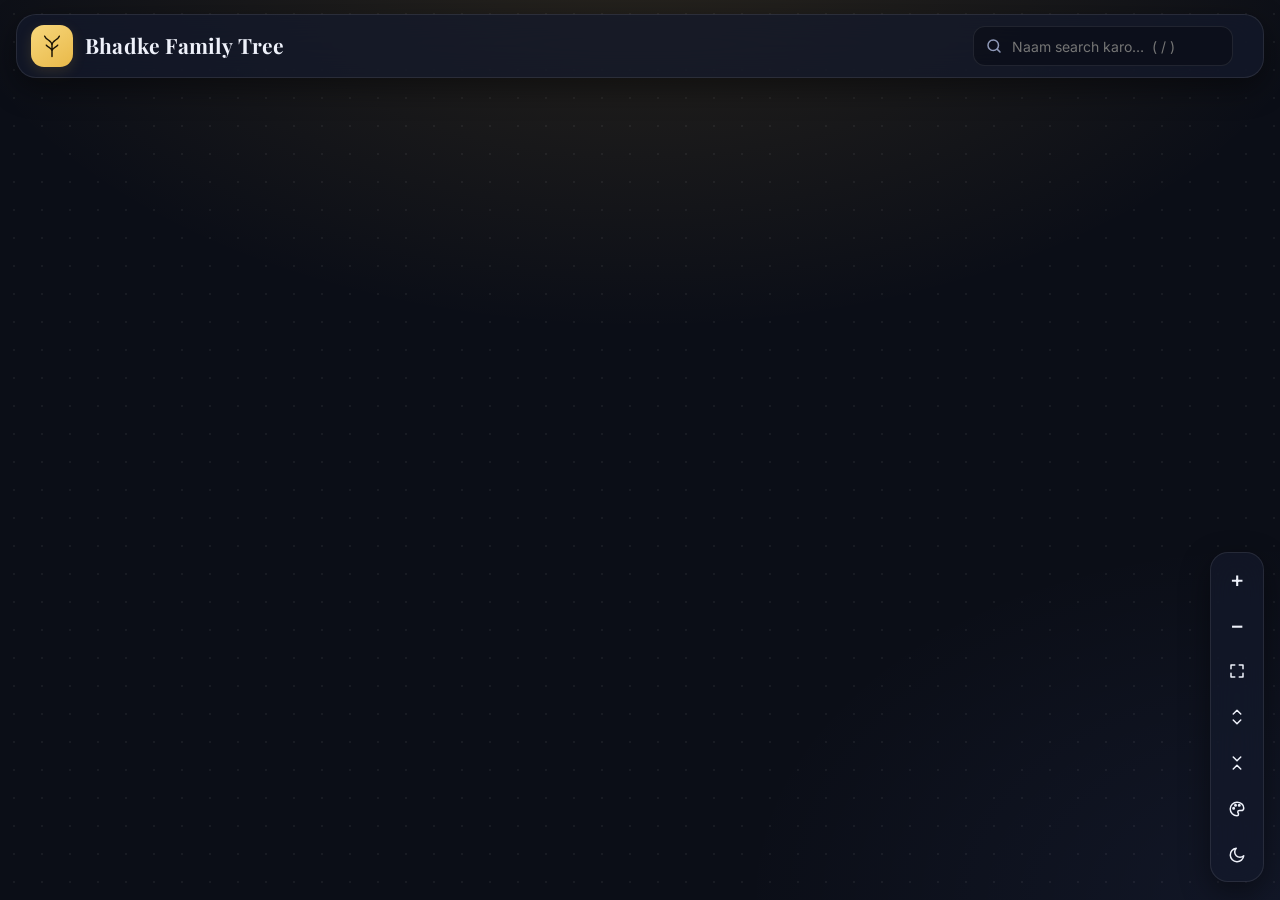
==== commit fcab68a5: "Revert "Add USN to header" This reverts commit 9fb3813f13d7185b28bb86b6af2ac6c9d83331a7." ====
--- a/index.html
+++ b/index.html
@@ -4,10 +4,10 @@
 <meta charset="utf-8">
 <meta name="viewport" content="width=device-width, initial-scale=1, viewport-fit=cover">
 <title>Bhadke Family Tree</title>
-<meta name="description" content="Bhadke family lineage — interactive family tree.">
+<meta name="description" content="Bhadke parivar ki vanshavali — interactive family tree.">
 <link rel="preconnect" href="https://fonts.googleapis.com">
 <link rel="stylesheet" href="https://fonts.googleapis.com/css2?family=Inter:wght@400;500;600&family=Playfair+Display:wght@600;700&display=swap">
-<link rel="stylesheet" href="style.css?v=3">
+<link rel="stylesheet" href="style.css">
 </head>
 <body>
 <div id="vp" aria-label="Family tree">
@@ -26,52 +26,42 @@
     </div>
     <div>
       <h1>Bhadke Family Tree</h1>
-      <div class="who" id="who"></div>
     </div>
   </div>
 
-  <nav id="nav" aria-label="Sections">
-    <button data-v="tree" class="on">Tree</button>
-    <button data-v="sec-path">Path</button>
-    <button data-v="sec-analysis">Analysis</button>
-    <button data-v="sec-gen">Generations</button>
-    <button data-v="sec-stats">Statistics</button>
-  </nav>
-
   <div class="search">
     <svg viewBox="0 0 24 24" width="18" height="18" fill="none" stroke="currentColor" stroke-width="2" stroke-linecap="round"><circle cx="11" cy="11" r="7"/><path d="M20 20l-3.5-3.5"/></svg>
-    <input id="q" type="search" placeholder="Search by name…  ( / )" autocomplete="off" spellcheck="false">
+    <input id="q" type="search" placeholder="Naam search karo…  ( / )" autocomplete="off" spellcheck="false">
     <ul id="results" hidden></ul>
   </div>
+
+  <div class="stats" id="stats"></div>
 </header>
 
 <div class="tools" role="toolbar" aria-label="Tree controls">
   <button id="zin" title="Zoom in (+)" aria-label="Zoom in">+</button>
   <button id="zout" title="Zoom out (-)" aria-label="Zoom out">−</button>
-  <button id="fit" title="Fit whole tree (0)" aria-label="Fit to screen">
+  <button id="fit" title="Poora tree dikhao (0)" aria-label="Fit to screen">
     <svg viewBox="0 0 24 24" width="18" height="18" fill="none" stroke="currentColor" stroke-width="2" stroke-linecap="round" stroke-linejoin="round"><path d="M4 9V4h5M20 9V4h-5M4 15v5h5M20 15v5h-5"/></svg>
   </button>
-  <button id="expand" title="Expand all" aria-label="Expand all">
+  <button id="expand" title="Sab kholo" aria-label="Expand all">
     <svg viewBox="0 0 24 24" width="18" height="18" fill="none" stroke="currentColor" stroke-width="2" stroke-linecap="round" stroke-linejoin="round"><path d="M7 8l5-5 5 5M7 16l5 5 5-5"/></svg>
   </button>
-  <button id="collapse" title="Collapse all" aria-label="Collapse all">
+  <button id="collapse" title="Sab band karo" aria-label="Collapse all">
     <svg viewBox="0 0 24 24" width="18" height="18" fill="none" stroke="currentColor" stroke-width="2" stroke-linecap="round" stroke-linejoin="round"><path d="M7 4l5 5 5-5M7 20l5-5 5 5"/></svg>
   </button>
-  <button id="theme" title="Toggle theme" aria-label="Toggle theme">
+  <button id="bgbtn" title="Background badlo" aria-label="Change background">
+    <svg viewBox="0 0 24 24" width="18" height="18" fill="none" stroke="currentColor" stroke-width="2" stroke-linecap="round" stroke-linejoin="round"><path d="M12 3a9 9 0 100 18c1.4 0 2-1 2-2 0-1.6-1-1.8-1-3 0-1 .8-2 2-2h2.5A3.5 3.5 0 0021 10.5C21 6.4 17 3 12 3z"/><circle cx="7.5" cy="11" r="1"/><circle cx="10" cy="7" r="1"/><circle cx="15" cy="7" r="1"/></svg>
+  </button>
+  <button id="theme" title="Theme badlo" aria-label="Toggle theme">
     <svg viewBox="0 0 24 24" width="18" height="18" fill="none" stroke="currentColor" stroke-width="2" stroke-linecap="round" stroke-linejoin="round"><path d="M21 13A9 9 0 1111 3a7 7 0 0010 10z"/></svg>
   </button>
 </div>
 
-<div id="info" hidden>
-  <section class="sec" id="sec-path"></section>
-  <section class="sec" id="sec-analysis"></section>
-  <section class="sec" id="sec-gen"></section>
-  <section class="sec" id="sec-stats"></section>
-</div>
+<aside id="panel" aria-live="polite" hidden></aside>
 
 <script src="data.js"></script>
-<script src="student.js"></script>
 <script src="auth.js"></script>
-<script src="app.js?v=3"></script>
+<script src="app.js"></script>
 </body>
 </html>
--- a/style.css
+++ b/style.css
@@ -9,7 +9,6 @@
   --muted: #8f99b8;
   --line: rgba(160, 175, 220, .28);
   --gold: #e9b949;
-  --blue: #6ea3ff;
   --shadow: 0 10px 30px rgba(0, 0, 0, .45);
   --dot: rgba(255, 255, 255, .055);
   --bgimg: radial-gradient(1200px 700px at 50% -10%, var(--glow), transparent 60%), radial-gradient(900px 600px at 100% 100%, rgba(108, 140, 255, .07), transparent 60%);
@@ -28,7 +27,6 @@
   --muted: #7b735f;
   --line: rgba(70, 60, 30, .3);
   --gold: #b4841a;
-  --blue: #2f63d6;
   --shadow: 0 10px 28px rgba(80, 60, 20, .16);
   --dot: rgba(60, 50, 20, .09);
   --glow: rgba(180, 132, 26, .12);
@@ -154,24 +152,6 @@
 .tog svg { transition: transform .3s; }
 .unit.open .tog svg { transform: rotate(180deg); }
 
-/* edit mode: action bar on top of each card */
-.acts {
-  --ab: 22px;
-  position: absolute; top: calc(-1 * var(--ab) - 4px); left: calc(var(--cw) / 2); transform: translateX(-50%);
-  display: flex; gap: 2px; padding: 2px; border-radius: 16px;
-  background: var(--bg2); border: 1px solid var(--c); box-shadow: 0 4px 12px rgba(0, 0, 0, .35);
-  z-index: 4;
-}
-.acts.sp { left: auto; right: calc(var(--cw) / 2); transform: translateX(50%); }
-.acts button {
-  width: var(--ab); height: var(--ab); border: 0; border-radius: 50%; display: grid; place-items: center;
-  cursor: pointer; color: var(--text); background: transparent; transition: background .2s, color .2s;
-}
-.acts button:hover { background: var(--c); color: #fff; }
-.acts button[data-act="del"], .acts button[data-act="delsp"] { color: #ff6b81; }
-.acts button[data-act="del"]:hover, .acts button[data-act="delsp"]:hover { background: #ff6b81; color: #fff; }
-.unit.dim:hover { opacity: 1; }
-
 @keyframes pop { from { opacity: 0; } }
 @keyframes pulse { 50% { box-shadow: 0 0 0 6px color-mix(in srgb, var(--c) 45%, transparent); } }
 @keyframes beat { 50% { transform: translate(-50%, -50%) scale(1.15); } }
@@ -214,26 +194,10 @@
 #results li:hover, #results li.on { background: var(--glow); }
 #results .none { color: var(--muted); cursor: default; }
 
-/* student badge + section nav */
-.who { display: flex; flex-wrap: wrap; gap: 6px; margin-top: 6px; }
-.who .pill {
-  display: inline-flex; align-items: center; gap: 6px; height: 22px; padding: 0 10px; border-radius: 99px;
-  font-size: 10.5px; white-space: nowrap; color: var(--muted);
-  background: color-mix(in srgb, var(--bg) 55%, transparent); border: 1px solid var(--border);
-}
-.who em { font-style: normal; }
-.who b { color: var(--text); font-weight: 600; }
-.who .sep { width: 1px; height: 11px; background: var(--border); }
-.who code, .chip code { font: 600 10.5px ui-monospace, Consolas, monospace; }
-.who code { padding: 1px 6px; border-radius: 6px; color: var(--blue); background: color-mix(in srgb, var(--blue) 16%, transparent); }
-.who .tae { color: var(--blue); font-weight: 600; letter-spacing: .4px; border-color: color-mix(in srgb, var(--blue) 45%, transparent); background: color-mix(in srgb, var(--blue) 12%, transparent); }
-#nav { display: flex; gap: 2px; }
-#nav button {
-  flex: none; height: 34px; padding: 0 12px; border: 0; border-radius: 10px; cursor: pointer;
-  background: transparent; color: var(--muted); font: 500 13.5px var(--sans); transition: background .2s, color .2s;
-}
-#nav button:hover { color: var(--text); background: var(--glow); }
-#nav button.on { color: var(--gold); background: var(--glow); }
+.stats { display: flex; gap: 8px; }
+.stat { padding: 4px 14px; border-radius: 12px; text-align: center; background: color-mix(in srgb, var(--bg) 55%, transparent); border: 1px solid var(--border); }
+.stat b { display: block; font: 700 19px var(--serif); color: var(--gold); line-height: 1.2; }
+.stat span { font-size: 10.5px; color: var(--muted); letter-spacing: .6px; text-transform: uppercase; }
 
 /* ---------- tools ---------- */
 .tools {
@@ -250,6 +214,46 @@
 .tools button:hover { background: var(--gold); color: #1a1305; }
 .tools button:active { transform: scale(.9); }
 
+
+/* ---------- detail panel ---------- */
+#panel {
+  position: fixed; top: 92px; right: 16px; bottom: 18px; width: 340px; z-index: 11;
+  overflow: auto; padding: 22px 20px 24px; border-radius: 22px;
+  background: var(--glass); backdrop-filter: blur(20px) saturate(1.3); -webkit-backdrop-filter: blur(20px) saturate(1.3);
+  border: 1px solid var(--border); box-shadow: var(--shadow);
+  animation: slide .4s cubic-bezier(.22, .8, .2, 1);
+}
+#panel[hidden] { display: none; }
+@keyframes slide { from { opacity: 0; transform: translateX(30px); } }
+.x { position: absolute; top: 12px; right: 12px; width: 32px; height: 32px; border: 0; border-radius: 10px; cursor: pointer; font-size: 20px; color: var(--muted); background: transparent; }
+.x:hover { background: var(--glow); color: var(--text); }
+.p-head { text-align: center; padding: 6px 0 16px; }
+.p-av {
+  width: 84px; height: 84px; margin: 0 auto 12px; border-radius: 50%; display: grid; place-items: center;
+  font: 700 36px var(--serif); color: #fff;
+  background: linear-gradient(145deg, var(--c), color-mix(in srgb, var(--c) 40%, #000));
+  box-shadow: 0 0 0 4px var(--bg2), 0 0 0 6px var(--c), 0 10px 30px color-mix(in srgb, var(--c) 50%, transparent);
+}
+.p-head h2 { font: 700 21px/1.2 var(--serif); }
+.chip { display: inline-block; margin-top: 8px; padding: 3px 12px; border-radius: 99px; font-size: 11.5px; color: var(--c); border: 1px solid var(--c); background: color-mix(in srgb, var(--c) 12%, transparent); }
+.nums { display: grid; grid-template-columns: repeat(3, 1fr); gap: 8px; margin: 6px 0 18px; }
+.nums div { padding: 10px 4px; text-align: center; border-radius: 14px; background: color-mix(in srgb, var(--bg) 55%, transparent); border: 1px solid var(--border); }
+.nums b { display: block; font: 700 20px var(--serif); color: var(--c); }
+.nums span { font-size: 10.5px; color: var(--muted); letter-spacing: .5px; text-transform: uppercase; }
+.p-sec { margin-top: 16px; }
+.p-sec h3 { font-size: 11px; letter-spacing: 1.2px; text-transform: uppercase; color: var(--muted); font-weight: 600; margin-bottom: 8px; }
+.pills { display: flex; flex-wrap: wrap; gap: 6px; }
+.pill { padding: 6px 12px; border-radius: 99px; font-size: 13px; cursor: pointer; color: var(--text); background: color-mix(in srgb, var(--bg) 55%, transparent); border: 1px solid var(--border); transition: .2s; }
+.pill:hover { border-color: var(--c); background: color-mix(in srgb, var(--c) 18%, transparent); }
+.pill.static { cursor: default; }
+.path { display: flex; flex-direction: column; gap: 0; padding-left: 8px; }
+.path div { position: relative; padding: 4px 0 4px 18px; font-size: 13px; cursor: pointer; color: var(--muted); }
+.path div::before { content: ''; position: absolute; left: 0; top: 50%; width: 8px; height: 8px; margin-top: -4px; border-radius: 50%; background: var(--c); opacity: .5; }
+.path div::after { content: ''; position: absolute; left: 3.5px; top: 50%; bottom: -50%; width: 1px; background: var(--line); }
+.path div:last-child::after { display: none; }
+.path div:last-child { color: var(--text); font-weight: 600; }
+.path div:last-child::before { opacity: 1; box-shadow: 0 0 10px var(--c); }
+.path div:hover { color: var(--text); }
 
 /* ---------- mobile ---------- */
 @media (max-width: 720px) {
@@ -258,10 +262,10 @@
   .crest { width: 36px; height: 36px; border-radius: 11px; }
   .search { flex: 1 1 100%; order: 3; }
   .search input { width: 100%; height: 38px; }
-  #nav { order: 4; flex: 1 1 100%; overflow-x: auto; scrollbar-width: none; }
+  .stats { display: none; }
   .tools { right: 10px; bottom: 14px; flex-direction: row; left: 10px; justify-content: center; }
   .tools button { width: 42px; }
-  .acts { --ab: 26px; }
+  #panel { top: auto; left: 10px; right: 10px; bottom: 76px; width: auto; max-height: 55vh; }
 }
 @media (prefers-reduced-motion: reduce) {
   *, *::before, *::after { animation-duration: .01ms !important; animation-delay: 0s !important; transition-duration: .01ms !important; }
@@ -276,76 +280,29 @@
 }
 .editbar b { color: var(--gold); font-size: 13px; }
 .editbar span { flex: 1 1 200px; }
-.editbar button {
+.editbar button, .edit .btns button {
   height: 32px; padding: 0 12px; border-radius: 10px; cursor: pointer; font: 600 12.5px var(--sans);
   color: var(--text); background: transparent; border: 1px solid var(--border); transition: .2s;
 }
-.editbar button:hover { background: var(--gold); color: #1a1305; border-color: var(--gold); }
+.editbar button:hover, .edit .btns button:hover { background: var(--gold); color: #1a1305; border-color: var(--gold); }
+.edit label { display: block; margin-bottom: 10px; font-size: 12px; color: var(--muted); }
+.edit input {
+  display: block; width: 100%; height: 38px; margin-top: 5px; padding: 0 12px; border-radius: 10px;
+  font: 400 14px var(--sans); color: var(--text); background: color-mix(in srgb, var(--bg) 70%, transparent);
+  border: 1px solid var(--border); outline: none;
+}
+.edit input:focus { border-color: var(--gold); }
+.edit .btns { display: flex; flex-wrap: wrap; gap: 8px; }
+.edit .btns .danger { color: #ff6b81; border-color: rgba(255, 107, 129, .5); }
+.edit .btns .danger:hover { background: #ff6b81; color: #fff; border-color: #ff6b81; }
 @media (max-width: 720px) { .editbar { bottom: 70px; left: 10px; right: 10px; max-width: none; } }
 
-/* ---------- Path / Analysis / Generations / Statistics ---------- */
-#info { position: fixed; inset: 0; z-index: 9; overflow-y: auto; padding: 0 16px 60px; background: var(--bgimg), var(--bg); }
-#info[hidden] { display: none; }
-body.info-on .tools, body.info-on .editbar { display: none; }
-body.info-on #top { background: color-mix(in srgb, var(--bg2) 94%, transparent); }
-.sec { max-width: 1100px; margin: 0 auto; padding: 26px 0 30px; }
-.sec > h2 { text-align: center; font: 700 28px/1.2 var(--serif); }
-.sec > .sub { text-align: center; margin: 8px 0 26px; color: var(--muted); font-size: 14px; line-height: 1.6; }
-.mono, .edge, .pnode small, .lv code, .row em { font-family: ui-monospace, Consolas, 'Courier New', monospace; }
-
-.chain { display: flex; flex-direction: column; align-items: center; }
-.pnode {
-  width: min(320px, 100%); padding: 16px 12px; text-align: center; border-radius: 16px;
-  background: color-mix(in srgb, var(--gold) 10%, var(--card)); border: 1px solid color-mix(in srgb, var(--gold) 40%, transparent);
-}
-.pnode b { display: block; font-size: 17px; color: var(--gold); }
-.pnode small { font-size: 11px; color: var(--muted); }
-.edge { display: flex; flex-direction: column; align-items: center; gap: 2px; padding: 4px 0; font-size: 11px; color: var(--gold); }
-.edge i { width: 3px; height: 14px; border-radius: 2px; background: repeating-linear-gradient(var(--gold) 0 5px, transparent 5px 8px); }
-
-.grid { display: grid; grid-template-columns: repeat(auto-fit, minmax(min(100%, 420px), 1fr)); gap: 18px; }
-.acard, .gen, .tile {
-  border: 1px solid color-mix(in srgb, var(--c) 35%, transparent); border-radius: 20px;
-  background: linear-gradient(160deg, color-mix(in srgb, var(--c) 14%, var(--card)), var(--card));
-}
-.acard { padding: 20px; }
-.acard h3, .gen h3 { display: flex; align-items: center; gap: 8px; font-size: 16px; color: color-mix(in srgb, var(--c) 72%, var(--text)); }
-.acard h3 small { font-weight: 400; color: var(--muted); font-size: 12px; }
-.acard h3 i, .gen h3 i { width: 8px; height: 8px; border-radius: 50%; background: var(--c); }
-.acard > p { margin: 8px 0 12px; color: var(--muted); font-size: 13.5px; line-height: 1.5; }
-.box { padding: 12px 14px; border-radius: 12px; font-size: 13px; line-height: 1.7; background: color-mix(in srgb, var(--bg) 60%, transparent); }
-.box small { color: var(--muted); font-size: 11.5px; }
-.box.chips { display: flex; flex-wrap: wrap; gap: 6px; }
-.box.scroll { max-height: 280px; overflow: auto; }
-.big { font: 700 26px var(--sans); }
-.lv { line-height: 1.6; padding: 2px 0; }
-.lv code { color: var(--blue); margin-right: 4px; }
-.row { display: flex; justify-content: space-between; gap: 10px; }
-.row em { font-style: normal; color: var(--gold); }
-.row.on span { color: var(--gold); }
-.sg { padding: 3px 0; }
-.sg b { color: var(--blue); font-weight: 600; }
-.sg span { padding-left: 14px; display: inline-block; }
-
-.chips { display: flex; flex-wrap: wrap; gap: 8px; }
-.chip {
-  display: inline-flex; align-items: center; gap: 6px; padding: 5px 11px; border-radius: 9px; font-size: 12.5px;
-  background: color-mix(in srgb, var(--text) 7%, transparent); border: 1px solid var(--border);
-}
-.chip.on { color: var(--gold); border-color: color-mix(in srgb, var(--gold) 55%, transparent); background: color-mix(in srgb, var(--gold) 12%, transparent); }
-.chip.sp { color: var(--muted); border-style: dashed; }
-.chip .me { padding: 1px 6px; border-radius: 6px; font-size: 9.5px; color: #1a1305; background: var(--gold); }
-
-.gen { max-width: 760px; margin: 0 auto 14px; padding: 14px 16px; border-radius: 16px; }
-.gen header { display: flex; align-items: center; justify-content: space-between; gap: 10px; margin-bottom: 10px; }
-.gen header span { display: flex; align-items: center; gap: 8px; }
-.gen small { color: var(--muted); font-size: 11px; }
-.lvl { padding: 1px 7px; border-radius: 6px; color: color-mix(in srgb, var(--c) 72%, var(--text)); border: 1px solid color-mix(in srgb, var(--c) 50%, transparent); background: color-mix(in srgb, var(--c) 14%, transparent); }
-
-.tiles { display: grid; grid-template-columns: repeat(auto-fit, minmax(230px, 1fr)); gap: 16px; }
-.tile { padding: 20px 12px; text-align: center; border-radius: 18px; }
-.tile svg { color: color-mix(in srgb, var(--c) 72%, var(--text)); }
-.tile b { display: block; margin: 4px 0 2px; font: 700 34px var(--sans); color: color-mix(in srgb, var(--c) 72%, var(--text)); }
-.tile strong { display: block; font-size: 14px; }
-.tile small { display: block; margin-top: 3px; color: var(--muted); font-size: 12px; }
-@media (max-width: 720px) { .sec > h2 { font-size: 23px; } #info { padding: 0 12px 70px; } }
+/* ---------- background styles (button cycles through them) ---------- */
+:root[data-bg="1"] { --bg: #06141a; --bg2: #0c222b; --bgimg: radial-gradient(900px 600px at 10% 0%, rgba(47, 209, 168, .24), transparent 60%), radial-gradient(900px 650px at 95% 100%, rgba(185, 128, 255, .2), transparent 60%); }
+:root[data-bg="2"] { --bg: #170b14; --bg2: #24121f; --bgimg: radial-gradient(1000px 650px at 50% 0%, rgba(255, 140, 90, .22), transparent 60%), radial-gradient(900px 600px at 0% 100%, rgba(255, 70, 130, .16), transparent 60%); }
+:root[data-bg="3"] { --bg: #0a140d; --bg2: #11211a; --bgimg: radial-gradient(1000px 650px at 80% 0%, rgba(120, 220, 120, .18), transparent 60%), radial-gradient(900px 600px at 0% 100%, rgba(233, 185, 73, .12), transparent 60%); }
+:root[data-bg="4"] { --bg: #000; --bg2: #0d0d0d; --bgimg: none; }
+:root[data-theme="light"][data-bg="1"] { --bg: #e9f5f2; --bg2: #d8ece7; --bgimg: radial-gradient(900px 600px at 10% 0%, rgba(47, 209, 168, .28), transparent 60%), radial-gradient(900px 650px at 95% 100%, rgba(185, 128, 255, .2), transparent 60%); }
+:root[data-theme="light"][data-bg="2"] { --bg: #fdf0e8; --bg2: #f7e1d5; --bgimg: radial-gradient(1000px 650px at 50% 0%, rgba(255, 140, 90, .28), transparent 60%), radial-gradient(900px 600px at 0% 100%, rgba(255, 70, 130, .16), transparent 60%); }
+:root[data-theme="light"][data-bg="3"] { --bg: #eef5e8; --bg2: #e0ecd6; --bgimg: radial-gradient(1000px 650px at 80% 0%, rgba(120, 200, 100, .3), transparent 60%); }
+:root[data-theme="light"][data-bg="4"] { --bg: #ffffff; --bg2: #f3f3f3; --bgimg: none; }
